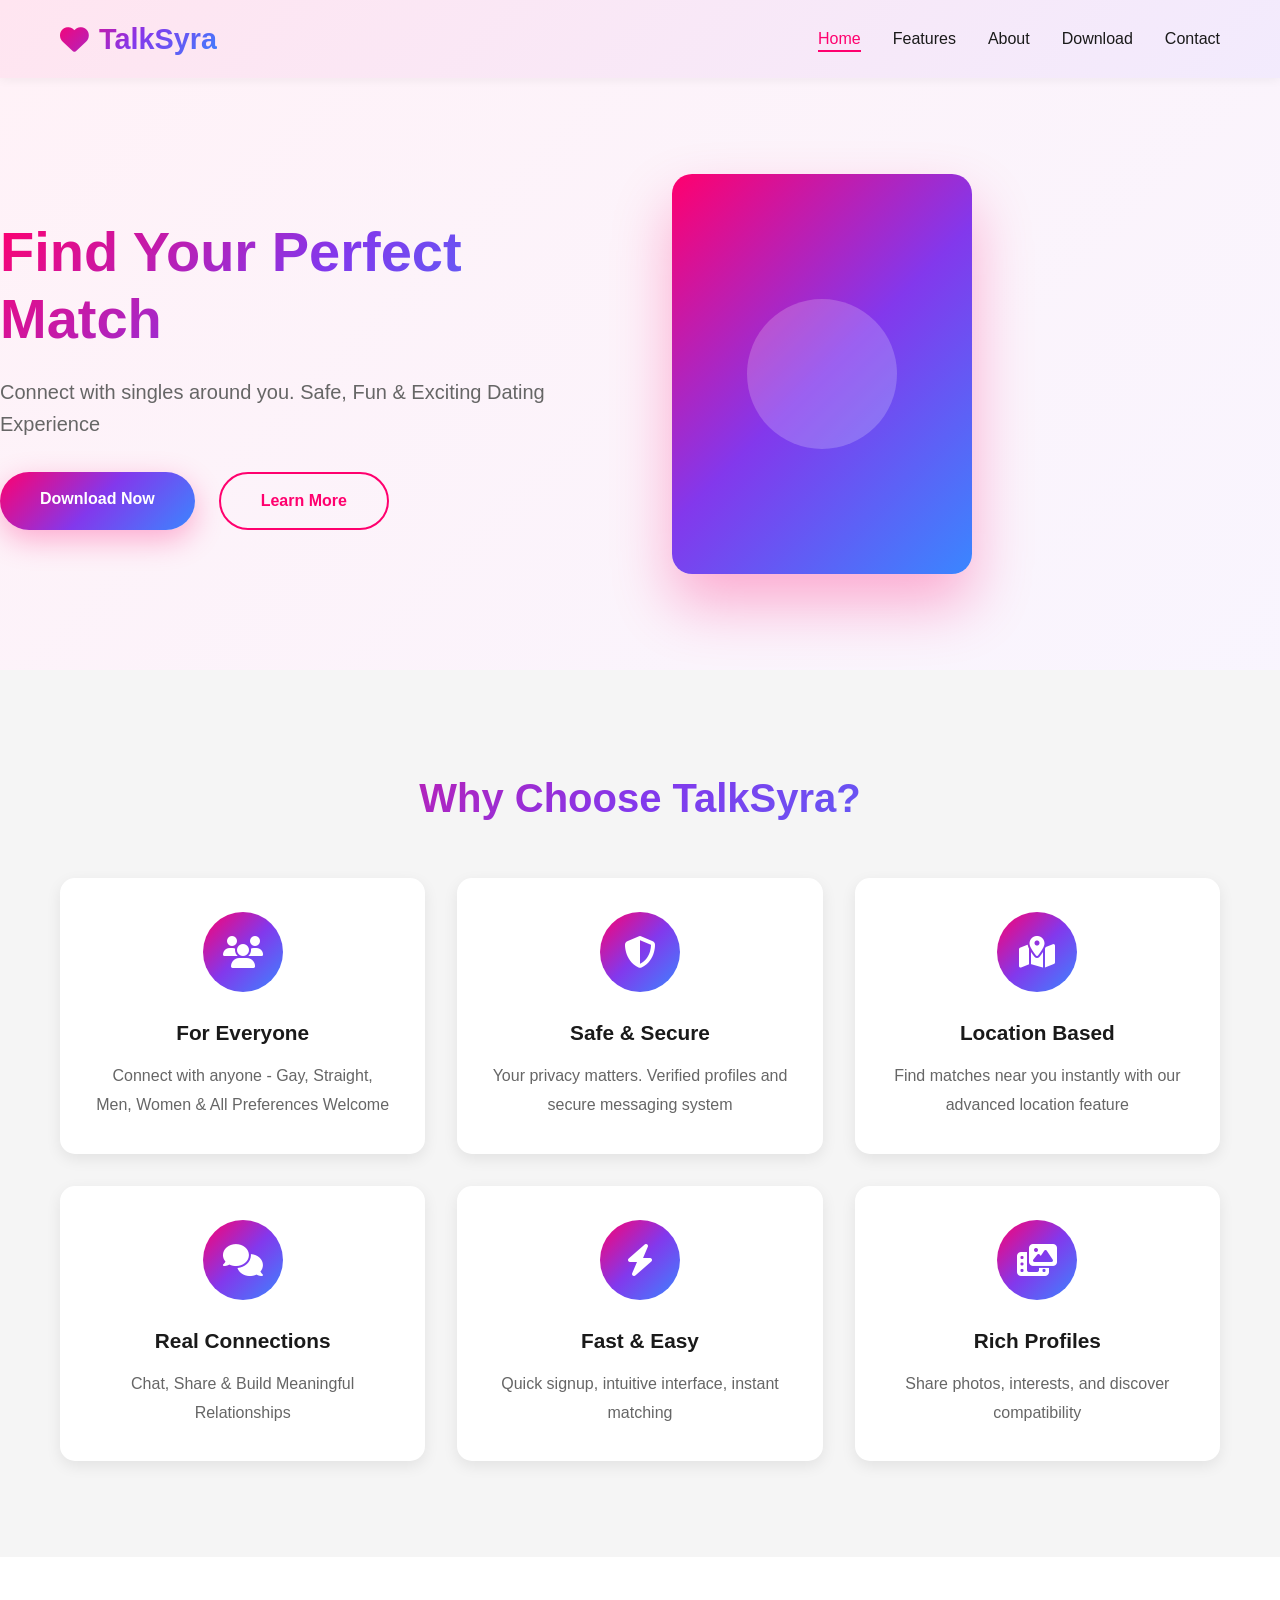
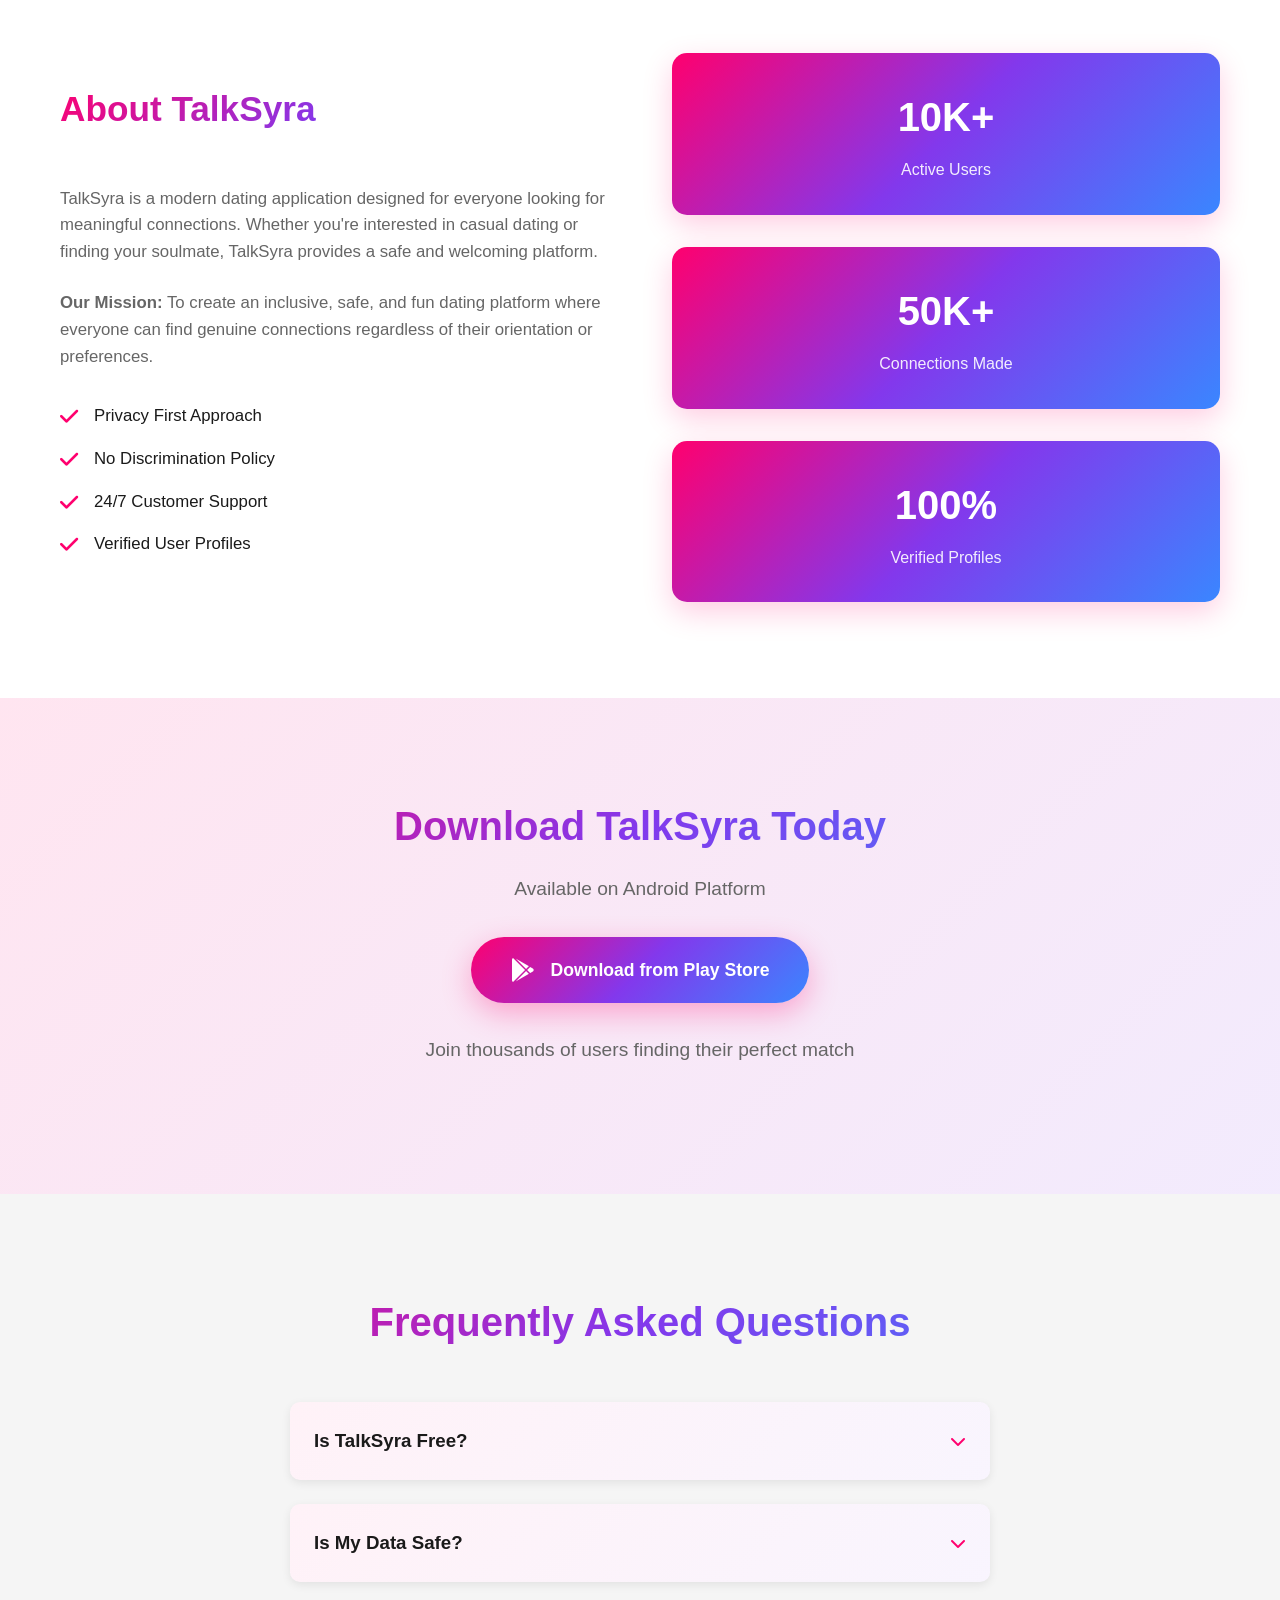
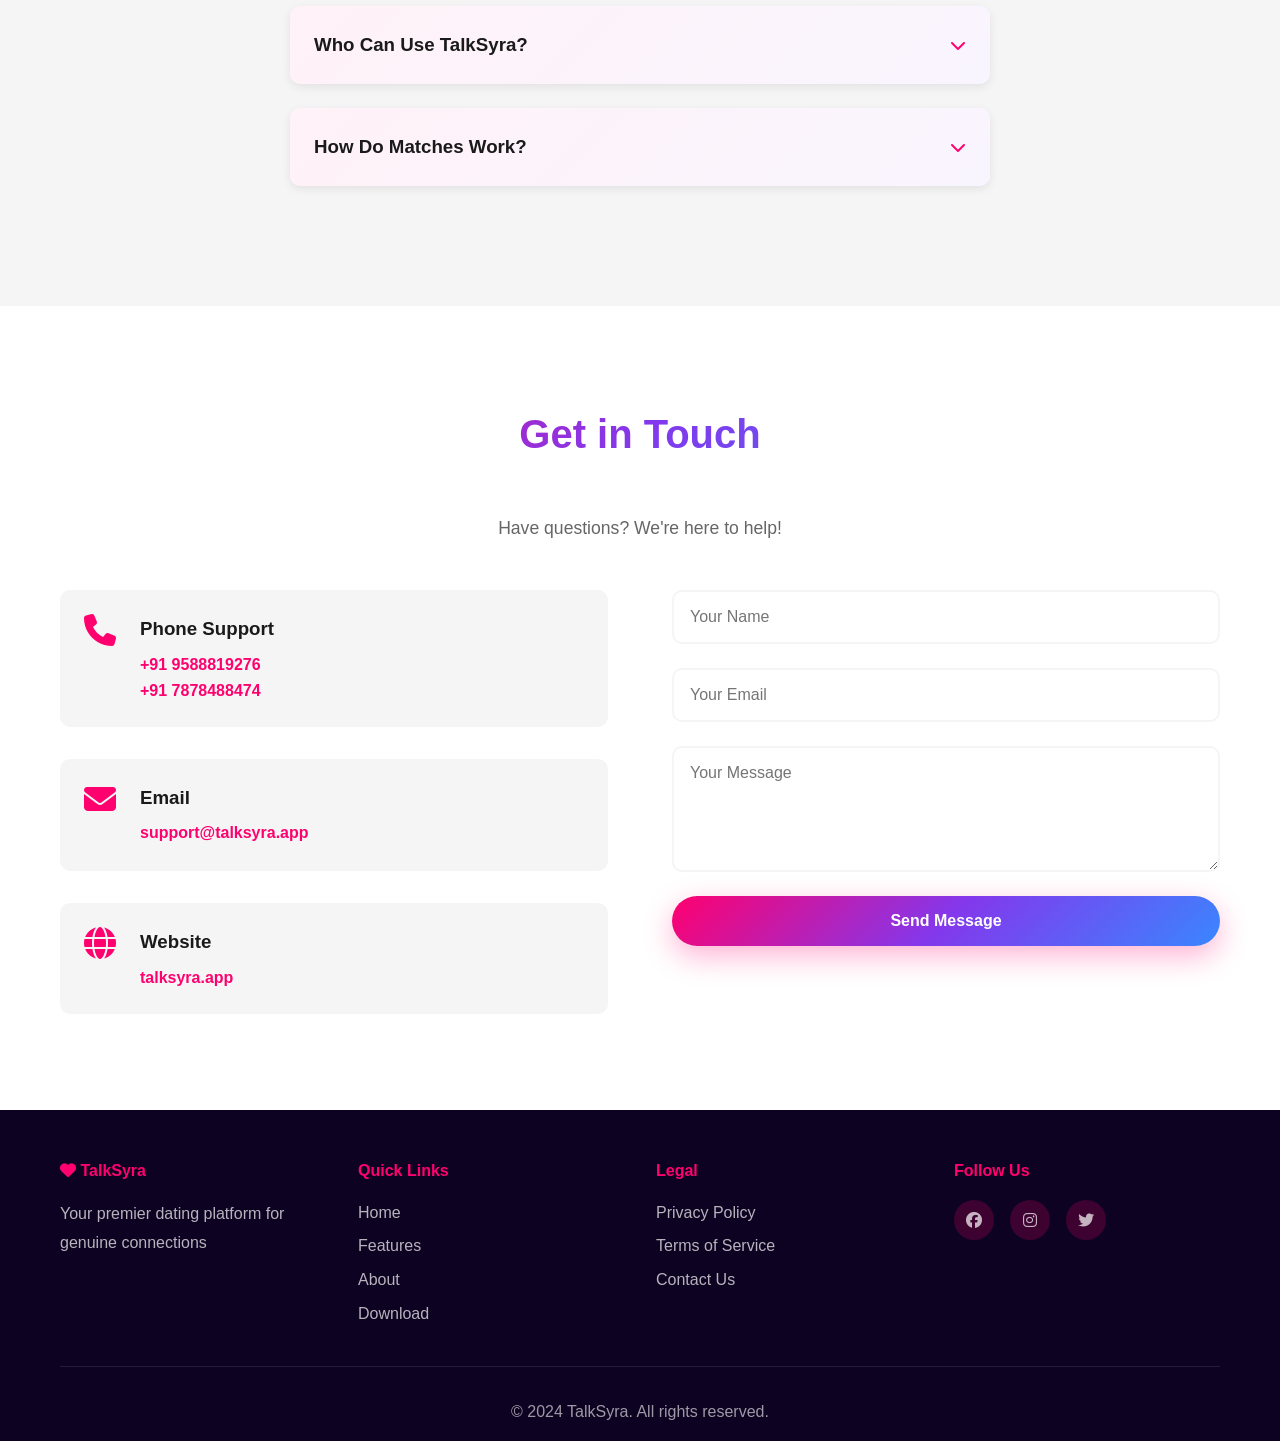
==== index.html @ a370ac68 "Update TalkSyra website files" ====
<!DOCTYPE html>
<html lang="en">
<head>
    <meta charset="UTF-8">
    <meta name="viewport" content="width=device-width, initial-scale=1.0">
    <meta name="description" content="TalkSyra - A Modern Dating App for Everyone. Connect with singles around you.">
    <meta name="keywords" content="dating app, social app, meet people">
    <title>TalkSyra - Find Your Perfect Match</title>
    <link rel="stylesheet" href="styles.css">
    <link rel="stylesheet" href="https://cdnjs.cloudflare.com/ajax/libs/font-awesome/6.4.0/css/all.min.css">
</head>
<body>
    <!-- Navigation -->
    <nav class="navbar">
        <div class="container">
            <div class="nav-logo">
                <i class="fas fa-heart"></i> TalkSyra
            </div>
            <ul class="nav-menu">
                <li><a href="#home">Home</a></li>
                <li><a href="#features">Features</a></li>
                <li><a href="#about">About</a></li>
                <li><a href="#download">Download</a></li>
                <li><a href="#contact">Contact</a></li>
            </ul>
            <div class="hamburger">
                <span></span>
                <span></span>
                <span></span>
            </div>
        </div>
    </nav>

    <!-- Hero Section -->
    <section id="home" class="hero">
        <div class="hero-content">
            <h1>Find Your Perfect Match</h1>
            <p>Connect with singles around you. Safe, Fun & Exciting Dating Experience</p>
            <div class="hero-buttons">
                <a href="#download" class="btn btn-primary">Download Now</a>
                <a href="#features" class="btn btn-secondary">Learn More</a>
            </div>
        </div>
        <div class="hero-image">
            <div class="floating-card">
                <div class="card-circle"></div>
            </div>
        </div>
    </section>

    <!-- Features Section -->
    <section id="features" class="features">
        <div class="container">
            <h2>Why Choose TalkSyra?</h2>
            <div class="features-grid">
                <div class="feature-card">
                    <div class="feature-icon">
                        <i class="fas fa-users"></i>
                    </div>
                    <h3>For Everyone</h3>
                    <p>Connect with anyone - Gay, Straight, Men, Women & All Preferences Welcome</p>
                </div>
                <div class="feature-card">
                    <div class="feature-icon">
                        <i class="fas fa-shield-alt"></i>
                    </div>
                    <h3>Safe & Secure</h3>
                    <p>Your privacy matters. Verified profiles and secure messaging system</p>
                </div>
                <div class="feature-card">
                    <div class="feature-icon">
                        <i class="fas fa-map-location-dot"></i>
                    </div>
                    <h3>Location Based</h3>
                    <p>Find matches near you instantly with our advanced location feature</p>
                </div>
                <div class="feature-card">
                    <div class="feature-icon">
                        <i class="fas fa-comments"></i>
                    </div>
                    <h3>Real Connections</h3>
                    <p>Chat, Share & Build Meaningful Relationships</p>
                </div>
                <div class="feature-card">
                    <div class="feature-icon">
                        <i class="fas fa-zap"></i>
                    </div>
                    <h3>Fast & Easy</h3>
                    <p>Quick signup, intuitive interface, instant matching</p>
                </div>
                <div class="feature-card">
                    <div class="feature-icon">
                        <i class="fas fa-photo-film"></i>
                    </div>
                    <h3>Rich Profiles</h3>
                    <p>Share photos, interests, and discover compatibility</p>
                </div>
            </div>
        </div>
    </section>

    <!-- About Section -->
    <section id="about" class="about">
        <div class="container">
            <div class="about-content">
                <div class="about-text">
                    <h2>About TalkSyra</h2>
                    <p>TalkSyra is a modern dating application designed for everyone looking for meaningful connections. Whether you're interested in casual dating or finding your soulmate, TalkSyra provides a safe and welcoming platform.</p>
                    <p><strong>Our Mission:</strong> To create an inclusive, safe, and fun dating platform where everyone can find genuine connections regardless of their orientation or preferences.</p>
                    <ul class="about-list">
                        <li><i class="fas fa-check"></i> Privacy First Approach</li>
                        <li><i class="fas fa-check"></i> No Discrimination Policy</li>
                        <li><i class="fas fa-check"></i> 24/7 Customer Support</li>
                        <li><i class="fas fa-check"></i> Verified User Profiles</li>
                    </ul>
                </div>
                <div class="about-stats">
                    <div class="stat">
                        <h3>10K+</h3>
                        <p>Active Users</p>
                    </div>
                    <div class="stat">
                        <h3>50K+</h3>
                        <p>Connections Made</p>
                    </div>
                    <div class="stat">
                        <h3>100%</h3>
                        <p>Verified Profiles</p>
                    </div>
                </div>
            </div>
        </div>
    </section>

    <!-- Download Section -->
    <section id="download" class="download">
        <div class="container">
            <h2>Download TalkSyra Today</h2>
            <p>Available on Android Platform</p>
            <div class="download-buttons">
                <a href="https://play.google.com/store/apps/details?id=com.talksyra.app" target="_blank" class="download-btn">
                    <i class="fab fa-google-play"></i>
                    Download from Play Store
                </a>
            </div>
            <p class="download-subtitle">Join thousands of users finding their perfect match</p>
        </div>
    </section>

    <!-- FAQ Section -->
    <section id="faq" class="faq">
        <div class="container">
            <h2>Frequently Asked Questions</h2>
            <div class="faq-container">
                <div class="faq-item">
                    <div class="faq-question">
                        <h3>Is TalkSyra Free?</h3>
                        <i class="fas fa-chevron-down"></i>
                    </div>
                    <div class="faq-answer">
                        <p>Yes! TalkSyra is completely free to download and use. You can create a profile, browse matches, and start chatting without any cost.</p>
                    </div>
                </div>
                <div class="faq-item">
                    <div class="faq-question">
                        <h3>Is My Data Safe?</h3>
                        <i class="fas fa-chevron-down"></i>
                    </div>
                    <div class="faq-answer">
                        <p>Absolutely. We use encrypted messaging and strict privacy protocols to ensure your data is completely safe and secure.</p>
                    </div>
                </div>
                <div class="faq-item">
                    <div class="faq-question">
                        <h3>Who Can Use TalkSyra?</h3>
                        <i class="fas fa-chevron-down"></i>
                    </div>
                    <div class="faq-answer">
                        <p>TalkSyra welcomes everyone 18+. Straight, Gay, Bi, Lesbian - all preferences and orientations are welcome and respected.</p>
                    </div>
                </div>
                <div class="faq-item">
                    <div class="faq-question">
                        <h3>How Do Matches Work?</h3>
                        <i class="fas fa-chevron-down"></i>
                    </div>
                    <div class="faq-answer">
                        <p>Our advanced algorithm matches you with compatible users based on location, interests, and preferences. You can also search manually.</p>
                    </div>
                </div>
            </div>
        </div>
    </section>

    <!-- Contact Section -->
    <section id="contact" class="contact">
        <div class="container">
            <h2>Get in Touch</h2>
            <p>Have questions? We're here to help!</p>
            <div class="contact-content">
                <div class="contact-info">
                    <div class="contact-item">
                        <i class="fas fa-phone"></i>
                        <div>
                            <h3>Phone Support</h3>
                            <p><a href="tel:+919588819276">+91 9588819276</a></p>
                            <p><a href="tel:+917878488474">+91 7878488474</a></p>
                        </div>
                    </div>
                    <div class="contact-item">
                        <i class="fas fa-envelope"></i>
                        <div>
                            <h3>Email</h3>
                            <p><a href="mailto:support@talksyra.app">support@talksyra.app</a></p>
                        </div>
                    </div>
                    <div class="contact-item">
                        <i class="fas fa-globe"></i>
                        <div>
                            <h3>Website</h3>
                            <p><a href="https://talksyra.app">talksyra.app</a></p>
                        </div>
                    </div>
                </div>
                <form class="contact-form">
                    <input type="text" placeholder="Your Name" required>
                    <input type="email" placeholder="Your Email" required>
                    <textarea placeholder="Your Message" rows="5" required></textarea>
                    <button type="submit" class="btn btn-primary">Send Message</button>
                </form>
            </div>
        </div>
    </section>

    <!-- Footer -->
    <footer class="footer">
        <div class="container">
            <div class="footer-content">
                <div class="footer-section">
                    <h4><i class="fas fa-heart"></i> TalkSyra</h4>
                    <p>Your premier dating platform for genuine connections</p>
                </div>
                <div class="footer-section">
                    <h4>Quick Links</h4>
                    <ul>
                        <li><a href="#home">Home</a></li>
                        <li><a href="#features">Features</a></li>
                        <li><a href="#about">About</a></li>
                        <li><a href="#download">Download</a></li>
                    </ul>
                </div>
                <div class="footer-section">
                    <h4>Legal</h4>
                    <ul>
                        <li><a href="#privacy">Privacy Policy</a></li>
                        <li><a href="#terms">Terms of Service</a></li>
                        <li><a href="#contact">Contact Us</a></li>
                    </ul>
                </div>
                <div class="footer-section">
                    <h4>Follow Us</h4>
                    <div class="social-links">
                        <a href="#"><i class="fab fa-facebook"></i></a>
                        <a href="#"><i class="fab fa-instagram"></i></a>
                        <a href="#"><i class="fab fa-twitter"></i></a>
                    </div>
                </div>
            </div>
            <div class="footer-bottom">
                <p>&copy; 2024 TalkSyra. All rights reserved.</p>
            </div>
        </div>
    </footer>

    <script src="script.js"></script>
</body>
</html>
---- styles.css ----
* {
    margin: 0;
    padding: 0;
    box-sizing: border-box;
}

:root {
    --primary-color: #ff006e;
    --secondary-color: #8338ec;
    --accent-color: #3a86ff;
    --dark-bg: #0d0221;
    --light-bg: #f5f5f5;
    --text-dark: #1a1a1a;
    --text-light: #666;
    --gradient: linear-gradient(135deg, #ff006e, #8338ec, #3a86ff);
}

html {
    scroll-behavior: smooth;
}

body {
    font-family: 'Segoe UI', Tahoma, Geneva, Verdana, sans-serif;
    line-height: 1.6;
    color: var(--text-dark);
    background-color: #fff;
}

.container {
    max-width: 1200px;
    margin: 0 auto;
    padding: 0 20px;
}

/* Navbar */
.navbar {
    background: linear-gradient(135deg, rgba(255, 0, 110, 0.1), rgba(131, 56, 236, 0.1));
    backdrop-filter: blur(10px);
    padding: 1rem 0;
    position: sticky;
    top: 0;
    z-index: 1000;
    box-shadow: 0 2px 10px rgba(0, 0, 0, 0.05);
}

.navbar .container {
    display: flex;
    justify-content: space-between;
    align-items: center;
}

.nav-logo {
    font-size: 1.8rem;
    font-weight: bold;
    background: var(--gradient);
    -webkit-background-clip: text;
    -webkit-text-fill-color: transparent;
    background-clip: text;
    display: flex;
    align-items: center;
    gap: 10px;
}

.nav-logo i {
    color: var(--primary-color);
}

.nav-menu {
    display: flex;
    list-style: none;
    gap: 2rem;
}

.nav-menu a {
    text-decoration: none;
    color: var(--text-dark);
    font-weight: 500;
    transition: all 0.3s ease;
    position: relative;
}

.nav-menu a:hover {
    color: var(--primary-color);
}

.nav-menu a::after {
    content: '';
    position: absolute;
    bottom: -5px;
    left: 0;
    width: 0;
    height: 2px;
    background: var(--primary-color);
    transition: width 0.3s ease;
}

.nav-menu a:hover::after {
    width: 100%;
}

.hamburger {
    display: none;
    flex-direction: column;
    cursor: pointer;
}

.hamburger span {
    width: 25px;
    height: 3px;
    background: var(--text-dark);
    margin: 5px 0;
    border-radius: 3px;
    transition: 0.3s;
}

/* Hero Section */
.hero {
    display: grid;
    grid-template-columns: 1fr 1fr;
    align-items: center;
    gap: 4rem;
    padding: 6rem 0;
    background: linear-gradient(135deg, rgba(255, 0, 110, 0.05), rgba(131, 56, 236, 0.05));
}

.hero-content h1 {
    font-size: 3.5rem;
    line-height: 1.2;
    margin-bottom: 1.5rem;
    background: var(--gradient);
    -webkit-background-clip: text;
    -webkit-text-fill-color: transparent;
    background-clip: text;
}

.hero-content p {
    font-size: 1.25rem;
    color: var(--text-light);
    margin-bottom: 2rem;
}

.hero-buttons {
    display: flex;
    gap: 1.5rem;
    flex-wrap: wrap;
}

.btn {
    padding: 0.9rem 2.5rem;
    border-radius: 50px;
    font-weight: 600;
    text-decoration: none;
    transition: all 0.3s ease;
    border: none;
    cursor: pointer;
    font-size: 1rem;
    display: inline-block;
}

.btn-primary {
    background: var(--gradient);
    color: white;
    box-shadow: 0 10px 30px rgba(255, 0, 110, 0.3);
}

.btn-primary:hover {
    transform: translateY(-3px);
    box-shadow: 0 15px 40px rgba(255, 0, 110, 0.4);
}

.btn-secondary {
    background: transparent;
    color: var(--primary-color);
    border: 2px solid var(--primary-color);
}

.btn-secondary:hover {
    background: var(--primary-color);
    color: white;
}

.hero-image {
    perspective: 1000px;
}

.floating-card {
    width: 300px;
    height: 400px;
    background: var(--gradient);
    border-radius: 20px;
    box-shadow: 0 30px 60px rgba(255, 0, 110, 0.3);
    animation: float 3s ease-in-out infinite;
    position: relative;
}

.card-circle {
    position: absolute;
    width: 150px;
    height: 150px;
    background: rgba(255, 255, 255, 0.2);
    border-radius: 50%;
    top: 50%;
    left: 50%;
    transform: translate(-50%, -50%);
}

@keyframes float {
    0%, 100% { transform: translateY(0px); }
    50% { transform: translateY(-20px); }
}

/* Features Section */
.features {
    padding: 6rem 0;
    background: var(--light-bg);
}

.features h2,
.about h2,
.download h2,
.faq h2,
.contact h2 {
    font-size: 2.5rem;
    margin-bottom: 3rem;
    text-align: center;
    background: var(--gradient);
    -webkit-background-clip: text;
    -webkit-text-fill-color: transparent;
    background-clip: text;
}

.features-grid {
    display: grid;
    grid-template-columns: repeat(auto-fit, minmax(300px, 1fr));
    gap: 2rem;
}

.feature-card {
    background: white;
    padding: 2rem;
    border-radius: 15px;
    text-align: center;
    transition: all 0.3s ease;
    box-shadow: 0 5px 15px rgba(0, 0, 0, 0.08);
    border: 2px solid transparent;
}

.feature-card:hover {
    transform: translateY(-10px);
    box-shadow: 0 15px 40px rgba(255, 0, 110, 0.2);
    border-color: var(--primary-color);
}

.feature-icon {
    width: 80px;
    height: 80px;
    background: var(--gradient);
    border-radius: 50%;
    display: flex;
    align-items: center;
    justify-content: center;
    margin: 0 auto 1.5rem;
    font-size: 2rem;
    color: white;
}

.feature-card h3 {
    font-size: 1.3rem;
    margin-bottom: 0.8rem;
    color: var(--text-dark);
}

.feature-card p {
    color: var(--text-light);
    line-height: 1.8;
}

/* About Section */
.about {
    padding: 6rem 0;
}

.about-content {
    display: grid;
    grid-template-columns: 1fr 1fr;
    gap: 4rem;
    align-items: center;
}

.about-text h2 {
    text-align: left;
    font-size: 2.2rem;
}

.about-text p {
    color: var(--text-light);
    margin-bottom: 1.5rem;
    font-size: 1.05rem;
}

.about-list {
    list-style: none;
    margin-top: 2rem;
}

.about-list li {
    margin: 1rem 0;
    display: flex;
    align-items: center;
    gap: 1rem;
    font-size: 1.05rem;
}

.about-list i {
    color: var(--primary-color);
    font-size: 1.3rem;
}

.about-stats {
    display: grid;
    gap: 2rem;
}

.stat {
    background: var(--gradient);
    padding: 2rem;
    border-radius: 15px;
    color: white;
    text-align: center;
    box-shadow: 0 10px 30px rgba(255, 0, 110, 0.2);
}

.stat h3 {
    font-size: 2.5rem;
    margin-bottom: 0.5rem;
}

.stat p {
    font-size: 1rem;
    opacity: 0.9;
}

/* Download Section */
.download {
    padding: 6rem 0;
    background: linear-gradient(135deg, rgba(255, 0, 110, 0.1), rgba(131, 56, 236, 0.1));
    text-align: center;
}

.download h2 {
    font-size: 2.5rem;
    margin-bottom: 1rem;
}

.download p {
    font-size: 1.2rem;
    color: var(--text-light);
    margin-bottom: 2rem;
}

.download-buttons {
    display: flex;
    justify-content: center;
    gap: 2rem;
    flex-wrap: wrap;
    margin-bottom: 2rem;
}

.download-btn {
    display: inline-flex;
    align-items: center;
    gap: 1rem;
    padding: 1.2rem 2.5rem;
    background: var(--gradient);
    color: white;
    text-decoration: none;
    border-radius: 50px;
    font-weight: 600;
    font-size: 1.1rem;
    box-shadow: 0 10px 30px rgba(255, 0, 110, 0.3);
    transition: all 0.3s ease;
}

.download-btn:hover {
    transform: translateY(-3px);
    box-shadow: 0 15px 40px rgba(255, 0, 110, 0.4);
}

.download-btn i {
    font-size: 1.5rem;
}

.download-subtitle {
    font-size: 1rem;
    color: var(--text-light);
}

/* FAQ Section */
.faq {
    padding: 6rem 0;
    background: var(--light-bg);
}

.faq-container {
    max-width: 700px;
    margin: 0 auto;
}

.faq-item {
    background: white;
    margin-bottom: 1.5rem;
    border-radius: 10px;
    overflow: hidden;
    box-shadow: 0 3px 10px rgba(0, 0, 0, 0.08);
}

.faq-question {
    padding: 1.5rem;
    display: flex;
    justify-content: space-between;
    align-items: center;
    cursor: pointer;
    background: linear-gradient(135deg, rgba(255, 0, 110, 0.05), rgba(131, 56, 236, 0.05));
    transition: all 0.3s ease;
}

.faq-question:hover {
    background: linear-gradient(135deg, rgba(255, 0, 110, 0.1), rgba(131, 56, 236, 0.1));
}

.faq-question h3 {
    margin: 0;
    color: var(--text-dark);
}

.faq-question i {
    color: var(--primary-color);
    transition: transform 0.3s ease;
}

.faq-item.active .faq-question i {
    transform: rotate(180deg);
}

.faq-answer {
    padding: 0 1.5rem;
    max-height: 0;
    overflow: hidden;
    transition: all 0.3s ease;
}

.faq-item.active .faq-answer {
    padding: 1.5rem;
    max-height: 500px;
}

.faq-answer p {
    color: var(--text-light);
}

/* Contact Section */
.contact {
    padding: 6rem 0;
}

.contact > .container > p {
    text-align: center;
    color: var(--text-light);
    font-size: 1.1rem;
    margin-bottom: 3rem;
}

.contact-content {
    display: grid;
    grid-template-columns: 1fr 1fr;
    gap: 4rem;
}

.contact-info {
    display: flex;
    flex-direction: column;
    gap: 2rem;
}

.contact-item {
    display: flex;
    gap: 1.5rem;
    padding: 1.5rem;
    background: var(--light-bg);
    border-radius: 10px;
}

.contact-item i {
    font-size: 2rem;
    color: var(--primary-color);
}

.contact-item h3 {
    margin-bottom: 0.5rem;
    color: var(--text-dark);
}

.contact-item p {
    color: var(--text-light);
}

.contact-item a {
    color: var(--primary-color);
    text-decoration: none;
    font-weight: 600;
    transition: all 0.3s ease;
}

.contact-item a:hover {
    color: var(--secondary-color);
}

.contact-form {
    display: flex;
    flex-direction: column;
    gap: 1.5rem;
}

.contact-form input,
.contact-form textarea {
    padding: 1rem;
    border: 2px solid var(--light-bg);
    border-radius: 10px;
    font-family: inherit;
    font-size: 1rem;
    transition: all 0.3s ease;
}

.contact-form input:focus,
.contact-form textarea:focus {
    outline: none;
    border-color: var(--primary-color);
    box-shadow: 0 0 0 3px rgba(255, 0, 110, 0.1);
}

.contact-form button {
    padding: 1rem;
    font-size: 1rem;
}

/* Footer */
.footer {
    background: var(--dark-bg);
    color: white;
    padding: 3rem 0 1rem;
}

.footer-content {
    display: grid;
    grid-template-columns: repeat(auto-fit, minmax(250px, 1fr));
    gap: 2rem;
    margin-bottom: 2rem;
}

.footer-section h4 {
    margin-bottom: 1rem;
    color: var(--primary-color);
}

.footer-section p {
    color: rgba(255, 255, 255, 0.7);
    line-height: 1.8;
}

.footer-section ul {
    list-style: none;
}

.footer-section ul li {
    margin-bottom: 0.5rem;
}

.footer-section a {
    color: rgba(255, 255, 255, 0.7);
    text-decoration: none;
    transition: all 0.3s ease;
}

.footer-section a:hover {
    color: var(--primary-color);
}

.social-links {
    display: flex;
    gap: 1rem;
}

.social-links a {
    width: 40px;
    height: 40px;
    background: rgba(255, 0, 110, 0.2);
    border-radius: 50%;
    display: flex;
    align-items: center;
    justify-content: center;
    transition: all 0.3s ease;
}

.social-links a:hover {
    background: var(--primary-color);
    color: white;
}

.footer-bottom {
    text-align: center;
    padding-top: 2rem;
    border-top: 1px solid rgba(255, 255, 255, 0.1);
    color: rgba(255, 255, 255, 0.6);
}

/* Responsive Design */
@media (max-width: 768px) {
    .nav-menu {
        display: none;
    }

    .hamburger {
        display: flex;
    }

    .hero {
        grid-template-columns: 1fr;
        padding: 3rem 0;
    }

    .hero-content h1 {
        font-size: 2rem;
    }

    .hero-image {
        display: none;
    }

    .hero-buttons {
        flex-direction: column;
    }

    .btn {
        width: 100%;
        text-align: center;
    }

    .features h2,
    .about h2,
    .download h2,
    .faq h2,
    .contact h2 {
        font-size: 2rem;
    }

    .features-grid {
        grid-template-columns: 1fr;
    }

    .about-content {
        grid-template-columns: 1fr;
        gap: 2rem;
    }

    .about-stats {
        grid-template-columns: repeat(3, 1fr);
        gap: 1rem;
    }

    .stat {
        padding: 1.5rem;
    }

    .stat h3 {
        font-size: 1.8rem;
    }

    .contact-content {
        grid-template-columns: 1fr;
    }

    .download-buttons {
        flex-direction: column;
    }

    .download-btn {
        width: 100%;
        justify-content: center;
    }
}

@media (max-width: 480px) {
    .nav-logo {
        font-size: 1.3rem;
    }

    .hero-content h1 {
        font-size: 1.5rem;
    }

    .hero-content p {
        font-size: 1rem;
    }

    .features h2,
    .about h2,
    .download h2,
    .faq h2,
    .contact h2 {
        font-size: 1.5rem;
    }

    .about-stats {
        grid-template-columns: 1fr;
    }

    .stat {
        padding: 1rem;
    }

    .stat h3 {
        font-size: 1.5rem;
    }
}
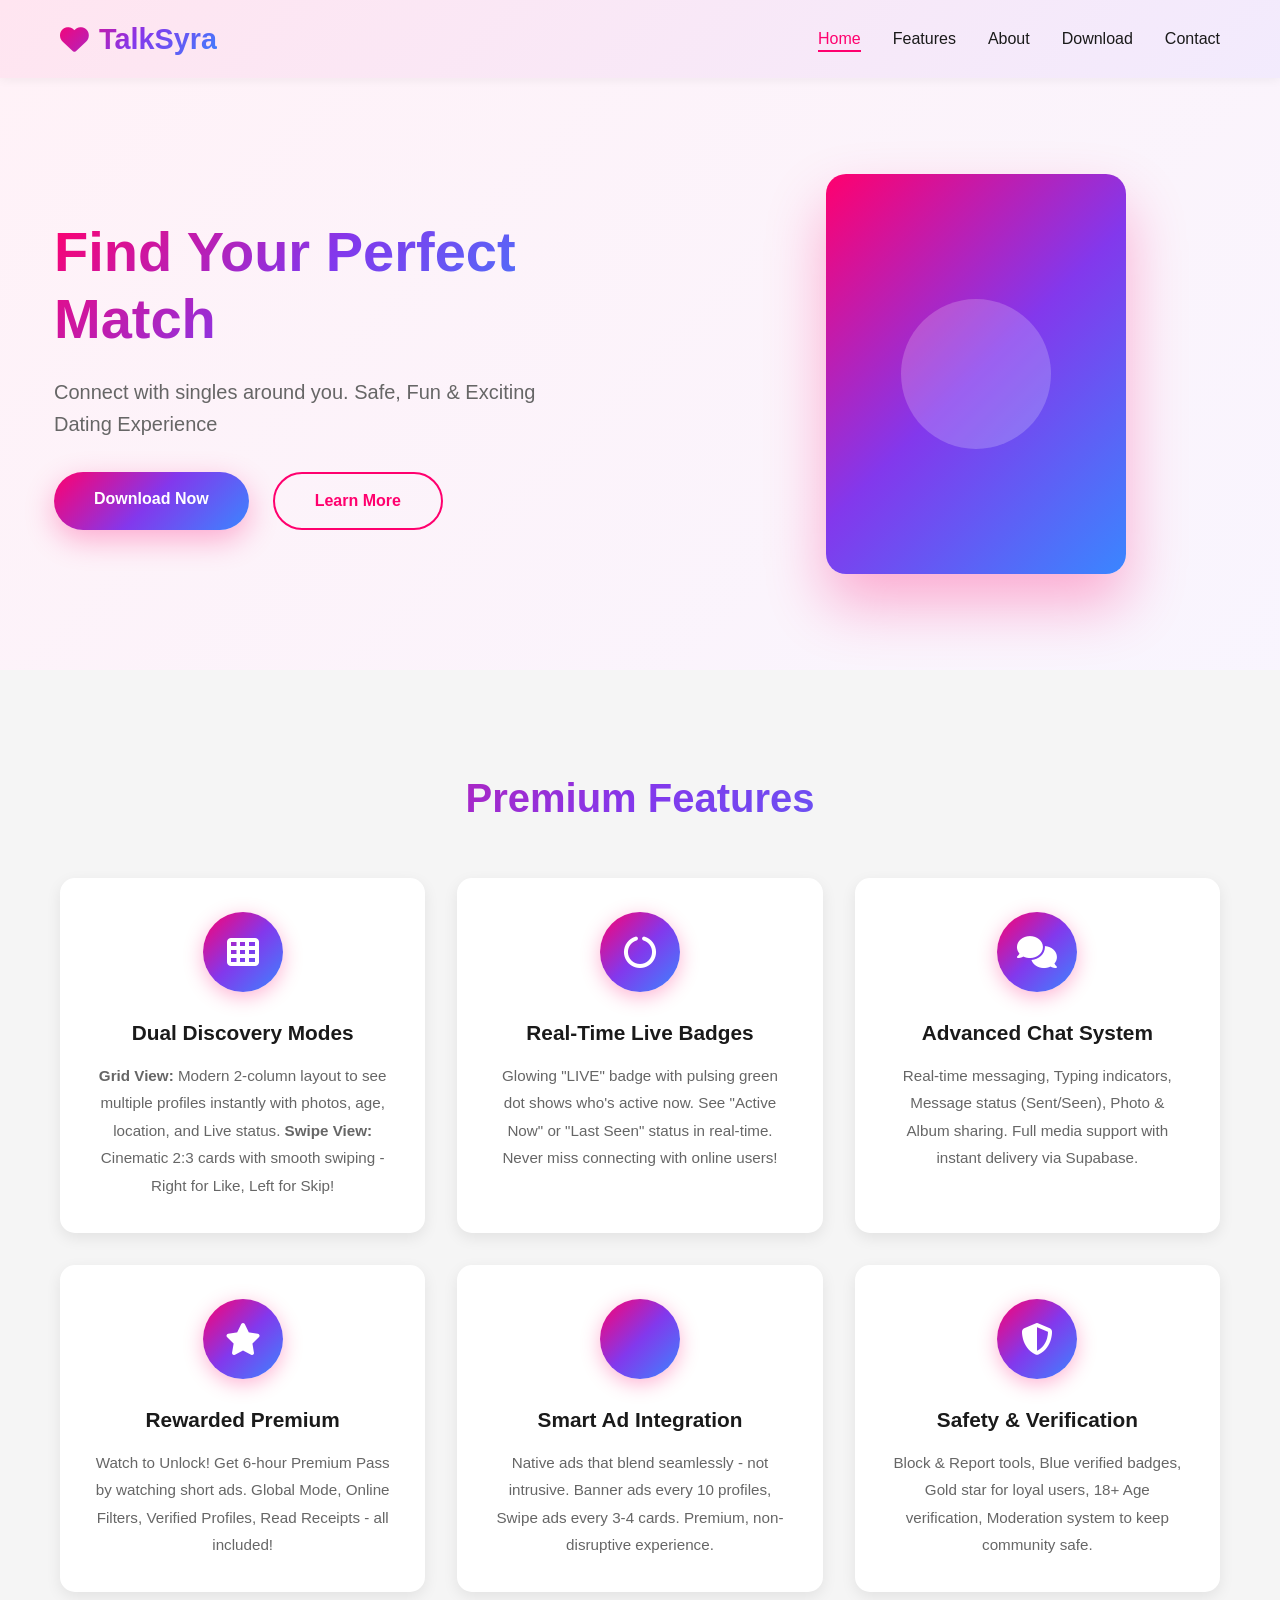
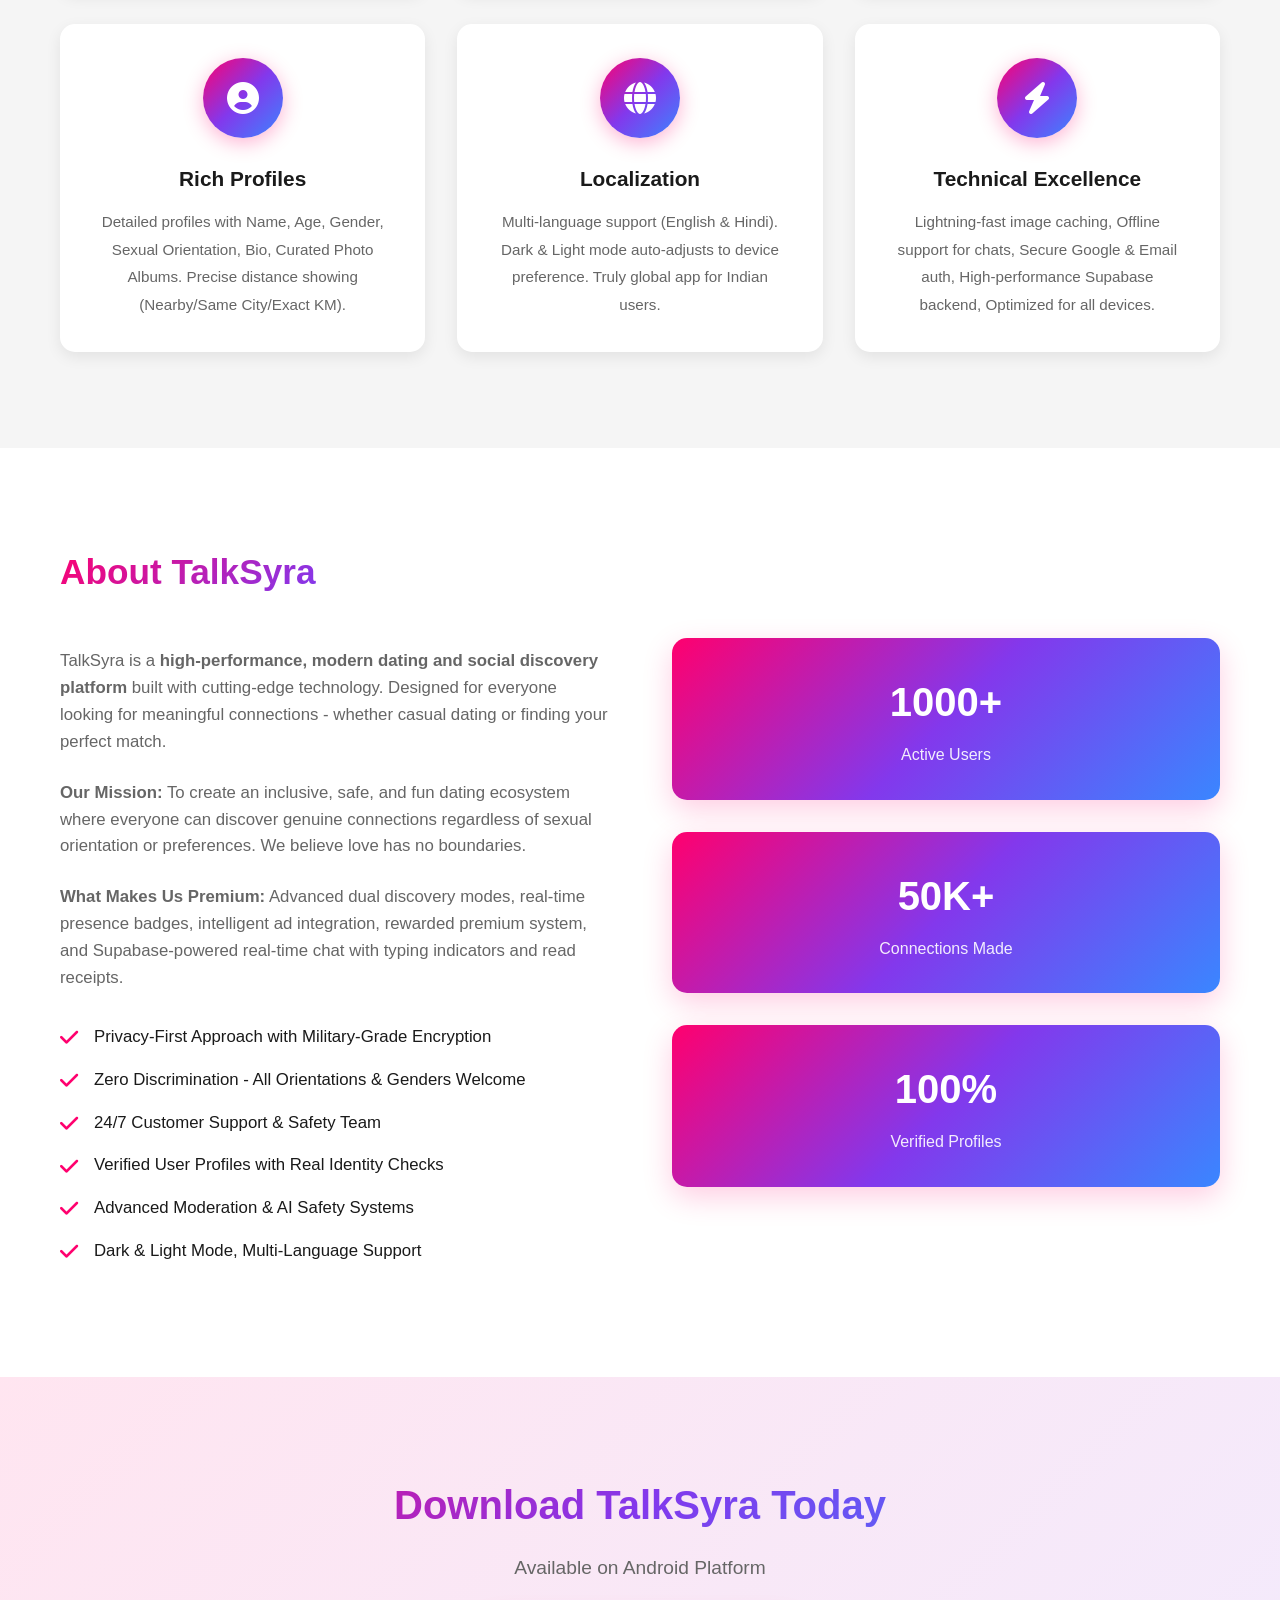
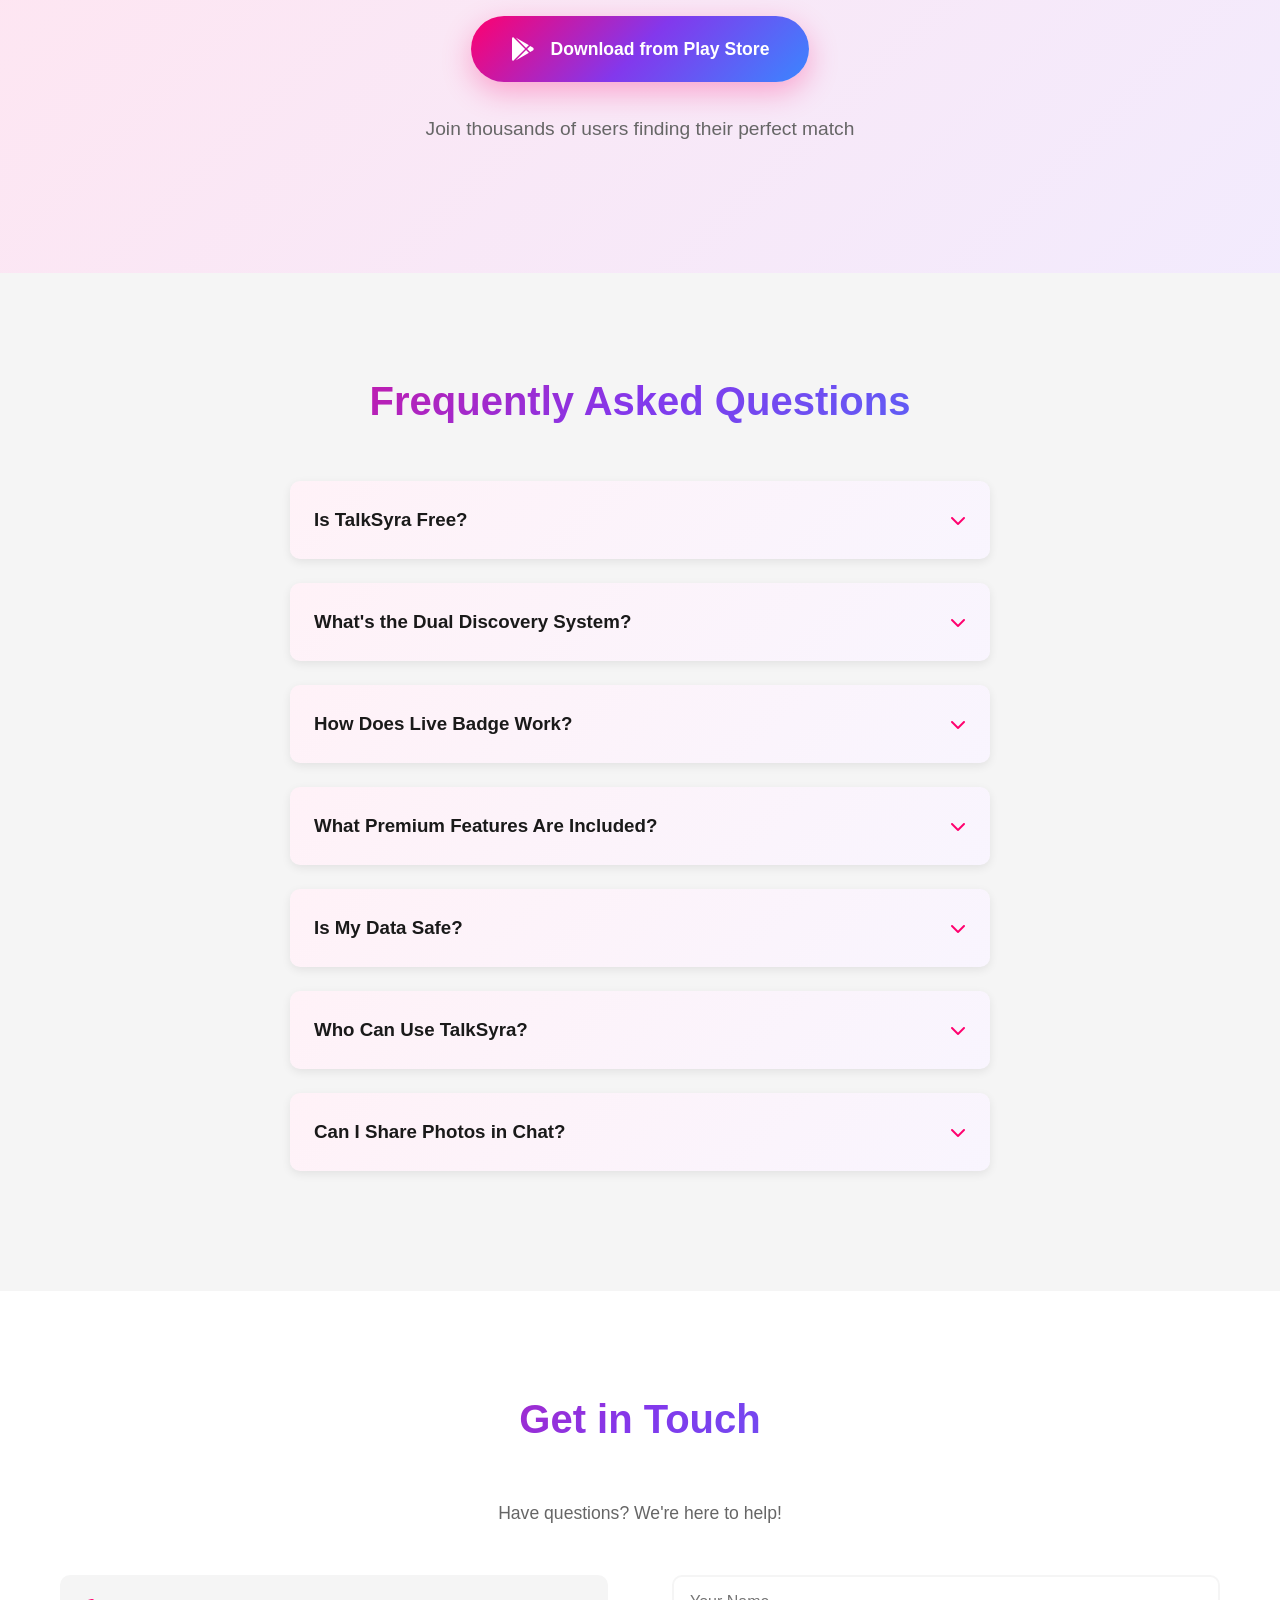
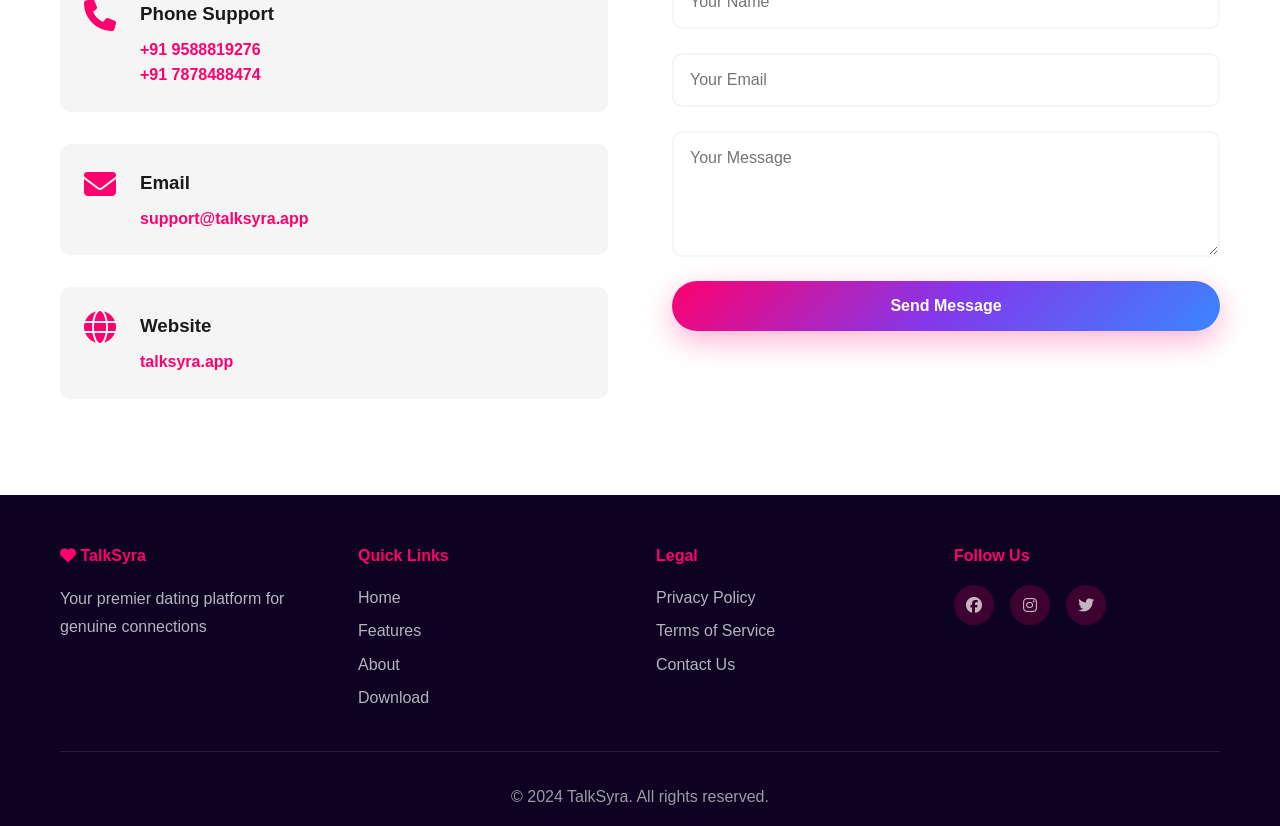
==== commit 4bde7594: "Update Privacy Policy and Terms of Service for clarity and compliance; enhance user interface styles" ====
--- a/index.html
+++ b/index.html
@@ -51,49 +51,70 @@
     <!-- Features Section -->
     <section id="features" class="features">
         <div class="container">
-            <h2>Why Choose TalkSyra?</h2>
+            <h2>Premium Features</h2>
             <div class="features-grid">
                 <div class="feature-card">
                     <div class="feature-icon">
-                        <i class="fas fa-users"></i>
-                    </div>
-                    <h3>For Everyone</h3>
-                    <p>Connect with anyone - Gay, Straight, Men, Women & All Preferences Welcome</p>
+                        <i class="fas fa-th"></i>
+                    </div>
+                    <h3>Dual Discovery Modes</h3>
+                    <p><strong>Grid View:</strong> Modern 2-column layout to see multiple profiles instantly with photos, age, location, and Live status. <strong>Swipe View:</strong> Cinematic 2:3 cards with smooth swiping - Right for Like, Left for Skip!</p>
+                </div>
+                <div class="feature-card">
+                    <div class="feature-icon">
+                        <i class="fas fa-circle-notch"></i>
+                    </div>
+                    <h3>Real-Time Live Badges</h3>
+                    <p>Glowing "LIVE" badge with pulsing green dot shows who's active now. See "Active Now" or "Last Seen" status in real-time. Never miss connecting with online users!</p>
+                </div>
+                <div class="feature-card">
+                    <div class="feature-icon">
+                        <i class="fas fa-comments"></i>
+                    </div>
+                    <h3>Advanced Chat System</h3>
+                    <p>Real-time messaging, Typing indicators, Message status (Sent/Seen), Photo & Album sharing. Full media support with instant delivery via Supabase.</p>
+                </div>
+                <div class="feature-card">
+                    <div class="feature-icon">
+                        <i class="fas fa-star"></i>
+                    </div>
+                    <h3>Rewarded Premium</h3>
+                    <p>Watch to Unlock! Get 6-hour Premium Pass by watching short ads. Global Mode, Online Filters, Verified Profiles, Read Receipts - all included!</p>
+                </div>
+                <div class="feature-card">
+                    <div class="feature-icon">
+                        <i class="fas fa-ads"></i>
+                    </div>
+                    <h3>Smart Ad Integration</h3>
+                    <p>Native ads that blend seamlessly - not intrusive. Banner ads every 10 profiles, Swipe ads every 3-4 cards. Premium, non-disruptive experience.</p>
                 </div>
                 <div class="feature-card">
                     <div class="feature-icon">
                         <i class="fas fa-shield-alt"></i>
                     </div>
-                    <h3>Safe & Secure</h3>
-                    <p>Your privacy matters. Verified profiles and secure messaging system</p>
-                </div>
-                <div class="feature-card">
-                    <div class="feature-icon">
-                        <i class="fas fa-map-location-dot"></i>
-                    </div>
-                    <h3>Location Based</h3>
-                    <p>Find matches near you instantly with our advanced location feature</p>
-                </div>
-                <div class="feature-card">
-                    <div class="feature-icon">
-                        <i class="fas fa-comments"></i>
-                    </div>
-                    <h3>Real Connections</h3>
-                    <p>Chat, Share & Build Meaningful Relationships</p>
-                </div>
-                <div class="feature-card">
-                    <div class="feature-icon">
-                        <i class="fas fa-zap"></i>
-                    </div>
-                    <h3>Fast & Easy</h3>
-                    <p>Quick signup, intuitive interface, instant matching</p>
-                </div>
-                <div class="feature-card">
-                    <div class="feature-icon">
-                        <i class="fas fa-photo-film"></i>
+                    <h3>Safety & Verification</h3>
+                    <p>Block & Report tools, Blue verified badges, Gold star for loyal users, 18+ Age verification, Moderation system to keep community safe.</p>
+                </div>
+                <div class="feature-card">
+                    <div class="feature-icon">
+                        <i class="fas fa-user-circle"></i>
                     </div>
                     <h3>Rich Profiles</h3>
-                    <p>Share photos, interests, and discover compatibility</p>
+                    <p>Detailed profiles with Name, Age, Gender, Sexual Orientation, Bio, Curated Photo Albums. Precise distance showing (Nearby/Same City/Exact KM).</p>
+                </div>
+                <div class="feature-card">
+                    <div class="feature-icon">
+                        <i class="fas fa-globe"></i>
+                    </div>
+                    <h3>Localization</h3>
+                    <p>Multi-language support (English & Hindi). Dark & Light mode auto-adjusts to device preference. Truly global app for Indian users.</p>
+                </div>
+                <div class="feature-card">
+                    <div class="feature-icon">
+                        <i class="fas fa-bolt"></i>
+                    </div>
+                    <h3>Technical Excellence</h3>
+                    <p>Lightning-fast image caching, Offline support for chats, Secure Google & Email auth, High-performance Supabase backend, Optimized for all devices.</p>
                 </div>
             </div>
         </div>
@@ -105,18 +126,30 @@
             <div class="about-content">
                 <div class="about-text">
                     <h2>About TalkSyra</h2>
-                    <p>TalkSyra is a modern dating application designed for everyone looking for meaningful connections. Whether you're interested in casual dating or finding your soulmate, TalkSyra provides a safe and welcoming platform.</p>
-                    <p><strong>Our Mission:</strong> To create an inclusive, safe, and fun dating platform where everyone can find genuine connections regardless of their orientation or preferences.</p>
+                    <p>
+                        TalkSyra is a <strong>high-performance, modern dating and social discovery platform</strong> built with cutting-edge technology. 
+                        Designed for everyone looking for meaningful connections - whether casual dating or finding your perfect match.
+                    </p>
+                    <p>
+                        <strong>Our Mission:</strong> To create an inclusive, safe, and fun dating ecosystem where everyone can discover genuine connections 
+                        regardless of sexual orientation or preferences. We believe love has no boundaries.
+                    </p>
+                    <p>
+                        <strong>What Makes Us Premium:</strong> Advanced dual discovery modes, real-time presence badges, intelligent ad integration, 
+                        rewarded premium system, and Supabase-powered real-time chat with typing indicators and read receipts.
+                    </p>
                     <ul class="about-list">
-                        <li><i class="fas fa-check"></i> Privacy First Approach</li>
-                        <li><i class="fas fa-check"></i> No Discrimination Policy</li>
-                        <li><i class="fas fa-check"></i> 24/7 Customer Support</li>
-                        <li><i class="fas fa-check"></i> Verified User Profiles</li>
+                        <li><i class="fas fa-check"></i> Privacy-First Approach with Military-Grade Encryption</li>
+                        <li><i class="fas fa-check"></i> Zero Discrimination - All Orientations & Genders Welcome</li>
+                        <li><i class="fas fa-check"></i> 24/7 Customer Support & Safety Team</li>
+                        <li><i class="fas fa-check"></i> Verified User Profiles with Real Identity Checks</li>
+                        <li><i class="fas fa-check"></i> Advanced Moderation & AI Safety Systems</li>
+                        <li><i class="fas fa-check"></i> Dark & Light Mode, Multi-Language Support</li>
                     </ul>
                 </div>
                 <div class="about-stats">
                     <div class="stat">
-                        <h3>10K+</h3>
+                        <h3>1000+</h3>
                         <p>Active Users</p>
                     </div>
                     <div class="stat">
@@ -158,7 +191,34 @@
                         <i class="fas fa-chevron-down"></i>
                     </div>
                     <div class="faq-answer">
-                        <p>Yes! TalkSyra is completely free to download and use. You can create a profile, browse matches, and start chatting without any cost.</p>
+                        <p>Yes! TalkSyra is 100% free. Watch short ads to unlock 6-hour Premium Pass with Global Mode, Online Filters, and Verified Profiles. No subscription needed!</p>
+                    </div>
+                </div>
+                <div class="faq-item">
+                    <div class="faq-question">
+                        <h3>What's the Dual Discovery System?</h3>
+                        <i class="fas fa-chevron-down"></i>
+                    </div>
+                    <div class="faq-answer">
+                        <p>TalkSyra offers two ways to discover matches: Grid View (see 2-column profiles at once) and Swipe View (Tinder-style swiping with detailed cards). Choose what works for you!</p>
+                    </div>
+                </div>
+                <div class="faq-item">
+                    <div class="faq-question">
+                        <h3>How Does Live Badge Work?</h3>
+                        <i class="fas fa-chevron-down"></i>
+                    </div>
+                    <div class="faq-answer">
+                        <p>See who's online right now with glowing "LIVE" badges and pulsing green dots. Chat list shows "Active Now" or "Last Seen 5m ago" so you know when to connect!</p>
+                    </div>
+                </div>
+                <div class="faq-item">
+                    <div class="faq-question">
+                        <h3>What Premium Features Are Included?</h3>
+                        <i class="fas fa-chevron-down"></i>
+                    </div>
+                    <div class="faq-answer">
+                        <p>Premium unlocks: Global Mode (meet worldwide), Online-Only Filter, Verified-Only Filter, Typing Indicators, Read Receipts. Get it free by watching 1-2 minute ads!</p>
                     </div>
                 </div>
                 <div class="faq-item">
@@ -167,7 +227,7 @@
                         <i class="fas fa-chevron-down"></i>
                     </div>
                     <div class="faq-answer">
-                        <p>Absolutely. We use encrypted messaging and strict privacy protocols to ensure your data is completely safe and secure.</p>
+                        <p>Absolutely! Military-grade encryption, Supabase security, verified profiles, 24/7 safety team, and block/report features keep you protected always.</p>
                     </div>
                 </div>
                 <div class="faq-item">
@@ -176,16 +236,16 @@
                         <i class="fas fa-chevron-down"></i>
                     </div>
                     <div class="faq-answer">
-                        <p>TalkSyra welcomes everyone 18+. Straight, Gay, Bi, Lesbian - all preferences and orientations are welcome and respected.</p>
-                    </div>
-                </div>
-                <div class="faq-item">
-                    <div class="faq-question">
-                        <h3>How Do Matches Work?</h3>
-                        <i class="fas fa-chevron-down"></i>
-                    </div>
-                    <div class="faq-answer">
-                        <p>Our advanced algorithm matches you with compatible users based on location, interests, and preferences. You can also search manually.</p>
+                        <p>TalkSyra is for 18+ adults. All genders and sexual orientations welcome: Straight, Gay, Bi, Lesbian, Trans - we embrace everyone!</p>
+                    </div>
+                </div>
+                <div class="faq-item">
+                    <div class="faq-question">
+                        <h3>Can I Share Photos in Chat?</h3>
+                        <i class="fas fa-chevron-down"></i>
+                    </div>
+                    <div class="faq-answer">
+                        <p>Yes! Share single photos or your entire curated album instantly. Real-time message delivery, typing indicators, and message status (Seen/Sent) included.</p>
                     </div>
                 </div>
             </div>
--- a/styles.css
+++ b/styles.css
@@ -102,6 +102,19 @@
     display: none;
     flex-direction: column;
     cursor: pointer;
+    padding: 8px 12px;
+    border-radius: 8px;
+    transition: all 0.3s ease;
+    background: transparent;
+}
+
+.hamburger:hover {
+    background: rgba(131, 56, 236, 0.1);
+}
+
+.hamburger.active {
+    background: #333;
+    border-radius: 8px;
 }
 
 .hamburger span {
@@ -110,7 +123,23 @@
     background: var(--text-dark);
     margin: 5px 0;
     border-radius: 3px;
-    transition: 0.3s;
+    transition: all 0.3s ease;
+}
+
+.hamburger.active span {
+    background: white;
+}
+
+.hamburger.active span:nth-child(1) {
+    transform: rotate(45deg) translate(10px, 10px);
+}
+
+.hamburger.active span:nth-child(2) {
+    opacity: 0;
+}
+
+.hamburger.active span:nth-child(3) {
+    transform: rotate(-45deg) translate(7px, -7px);
 }
 
 /* Hero Section */
@@ -118,9 +147,16 @@
     display: grid;
     grid-template-columns: 1fr 1fr;
     align-items: center;
+    justify-items: center;
     gap: 4rem;
     padding: 6rem 0;
     background: linear-gradient(135deg, rgba(255, 0, 110, 0.05), rgba(131, 56, 236, 0.05));
+}
+
+.hero-content {
+    width: 100%;
+    max-width: 500px;
+    text-align: left;
 }
 
 .hero-content h1 {
@@ -243,11 +279,28 @@
     transition: all 0.3s ease;
     box-shadow: 0 5px 15px rgba(0, 0, 0, 0.08);
     border: 2px solid transparent;
+    position: relative;
+    overflow: hidden;
+}
+
+.feature-card::before {
+    content: '';
+    position: absolute;
+    top: 0;
+    left: -100%;
+    width: 100%;
+    height: 100%;
+    background: linear-gradient(90deg, transparent, rgba(255, 255, 255, 0.3), transparent);
+    transition: left 0.5s ease;
+}
+
+.feature-card:hover::before {
+    left: 100%;
 }
 
 .feature-card:hover {
-    transform: translateY(-10px);
-    box-shadow: 0 15px 40px rgba(255, 0, 110, 0.2);
+    transform: translateY(-12px);
+    box-shadow: 0 20px 50px rgba(255, 0, 110, 0.25);
     border-color: var(--primary-color);
 }
 
@@ -262,17 +315,26 @@
     margin: 0 auto 1.5rem;
     font-size: 2rem;
     color: white;
+    transition: all 0.3s ease;
+    box-shadow: 0 5px 20px rgba(255, 0, 110, 0.3);
+}
+
+.feature-card:hover .feature-icon {
+    transform: scale(1.15) rotate(5deg);
+    box-shadow: 0 10px 30px rgba(255, 0, 110, 0.5);
 }
 
 .feature-card h3 {
     font-size: 1.3rem;
     margin-bottom: 0.8rem;
     color: var(--text-dark);
+    font-weight: 600;
 }
 
 .feature-card p {
     color: var(--text-light);
     line-height: 1.8;
+    font-size: 0.95rem;
 }
 
 /* About Section */
@@ -615,6 +677,10 @@
 
 /* Responsive Design */
 @media (max-width: 768px) {
+    .container {
+        padding: 0 15px;
+    }
+
     .nav-menu {
         display: none;
     }
@@ -623,83 +689,172 @@
         display: flex;
     }
 
-    .hero {
-        grid-template-columns: 1fr;
-        padding: 3rem 0;
-    }
-
-    .hero-content h1 {
-        font-size: 2rem;
-    }
-
-    .hero-image {
-        display: none;
-    }
-
-    .hero-buttons {
-        flex-direction: column;
-    }
-
-    .btn {
-        width: 100%;
-        text-align: center;
-    }
-
+    /* Center all section headings on tablet */
     .features h2,
     .about h2,
     .download h2,
     .faq h2,
     .contact h2 {
+        text-align: center;
         font-size: 2rem;
-    }
-
+        margin-bottom: 2rem;
+    }
+
+    /* Hero Section */
+    .hero {
+        grid-template-columns: 1fr;
+        padding: 3rem 0;
+        text-align: center;
+    }
+
+    .hero-content h1 {
+        font-size: 2rem;
+        text-align: center;
+    }
+
+    .hero-content p {
+        text-align: center;
+        margin: 1rem 0;
+    }
+
+    .hero-image {
+        display: none;
+    }
+
+    .hero-buttons {
+        flex-direction: column;
+        justify-content: center;
+        gap: 1rem;
+    }
+
+    .btn {
+        width: 100%;
+        text-align: center;
+    }
+
+    /* Features Section */
     .features-grid {
         grid-template-columns: 1fr;
     }
 
+    .feature-card {
+        text-align: center;
+    }
+
+    /* About Section */
     .about-content {
         grid-template-columns: 1fr;
         gap: 2rem;
+        text-align: center;
+    }
+
+    .about-text {
+        text-align: center;
+    }
+
+    .about-text h3 {
+        text-align: center;
+    }
+
+    .about-list {
+        display: flex;
+        flex-direction: column;
+        align-items: center;
     }
 
     .about-stats {
-        grid-template-columns: repeat(3, 1fr);
-        gap: 1rem;
+        grid-template-columns: repeat(2, 1fr);
+        gap: 1.5rem;
     }
 
     .stat {
         padding: 1.5rem;
+        text-align: center;
     }
 
     .stat h3 {
         font-size: 1.8rem;
     }
 
+    /* Contact Section */
+    .contact h2 {
+        text-align: center;
+    }
+
+    .contact > p {
+        text-align: center;
+    }
+
     .contact-content {
         grid-template-columns: 1fr;
     }
 
+    .contact-info {
+        text-align: center;
+    }
+
+    .contact-form {
+        text-align: center;
+    }
+
+    /* Download Section */
+    .download h2 {
+        text-align: center;
+    }
+
+    .download > p {
+        text-align: center;
+    }
+
     .download-buttons {
         flex-direction: column;
+        justify-content: center;
+        gap: 1rem;
     }
 
     .download-btn {
         width: 100%;
         justify-content: center;
     }
+
+    /* FAQ Section */
+    .faq h2 {
+        text-align: center;
+    }
+
+    .faq-item {
+        text-align: left;
+    }
 }
 
 @media (max-width: 480px) {
+    .container {
+        padding: 0 12px;
+    }
+
     .nav-logo {
         font-size: 1.3rem;
     }
 
+    /* Center all content on small mobile */
     .hero-content h1 {
         font-size: 1.5rem;
+        text-align: center;
     }
 
     .hero-content p {
         font-size: 1rem;
+        text-align: center;
+    }
+
+    .hero {
+        text-align: center;
+    }
+
+    .hero-buttons {
+        flex-direction: column;
+        justify-content: center;
+        gap: 0.8rem;
     }
 
     .features h2,
@@ -708,17 +863,127 @@
     .faq h2,
     .contact h2 {
         font-size: 1.5rem;
+        text-align: center;
+    }
+
+    .feature-card {
+        padding: 1.5rem;
+        text-align: center;
+    }
+
+    .feature-card h3 {
+        font-size: 1.1rem;
+    }
+
+    .feature-card p {
+        font-size: 0.9rem;
+    }
+
+    .feature-icon {
+        width: 60px;
+        height: 60px;
+        font-size: 1.5rem;
+    }
+
+    /* About section on small mobile */
+    .about-content {
+        text-align: center;
+    }
+
+    .about-text {
+        text-align: center;
+    }
+
+    .about-text h3 {
+        text-align: center;
+        font-size: 1.3rem;
+    }
+
+    .about-text p {
+        text-align: center;
+    }
+
+    .about-list {
+        text-align: center;
+        align-items: center;
+    }
+
+    .about-list li {
+        text-align: center;
     }
 
     .about-stats {
         grid-template-columns: 1fr;
+        gap: 1rem;
     }
 
     .stat {
         padding: 1rem;
+        text-align: center;
     }
 
     .stat h3 {
         font-size: 1.5rem;
     }
-}
+
+    .stat p {
+        font-size: 0.9rem;
+    }
+
+    /* Contact section on small mobile */
+    .contact-content {
+        text-align: center;
+    }
+
+    .contact-info {
+        text-align: center;
+    }
+
+    .contact-item {
+        text-align: center;
+    }
+
+    .contact-form input,
+    .contact-form textarea {
+        width: 100%;
+        padding: 0.8rem;
+    }
+
+    /* Download section on small mobile */
+    .download-buttons {
+        flex-direction: column;
+        gap: 0.8rem;
+    }
+
+    .download-btn {
+        width: 100%;
+        padding: 1rem;
+    }
+}
+
+/* Extra small devices (< 360px) */
+@media (max-width: 360px) {
+    .container {
+        padding: 0 10px;
+    }
+
+    .nav-logo {
+        font-size: 1.1rem;
+    }
+
+    .features h2,
+    .about h2,
+    .download h2,
+    .faq h2,
+    .contact h2 {
+        font-size: 1.3rem;
+    }
+
+    .hero-content h1 {
+        font-size: 1.3rem;
+    }
+
+    .feature-card {
+        padding: 1.2rem;
+    }
+}
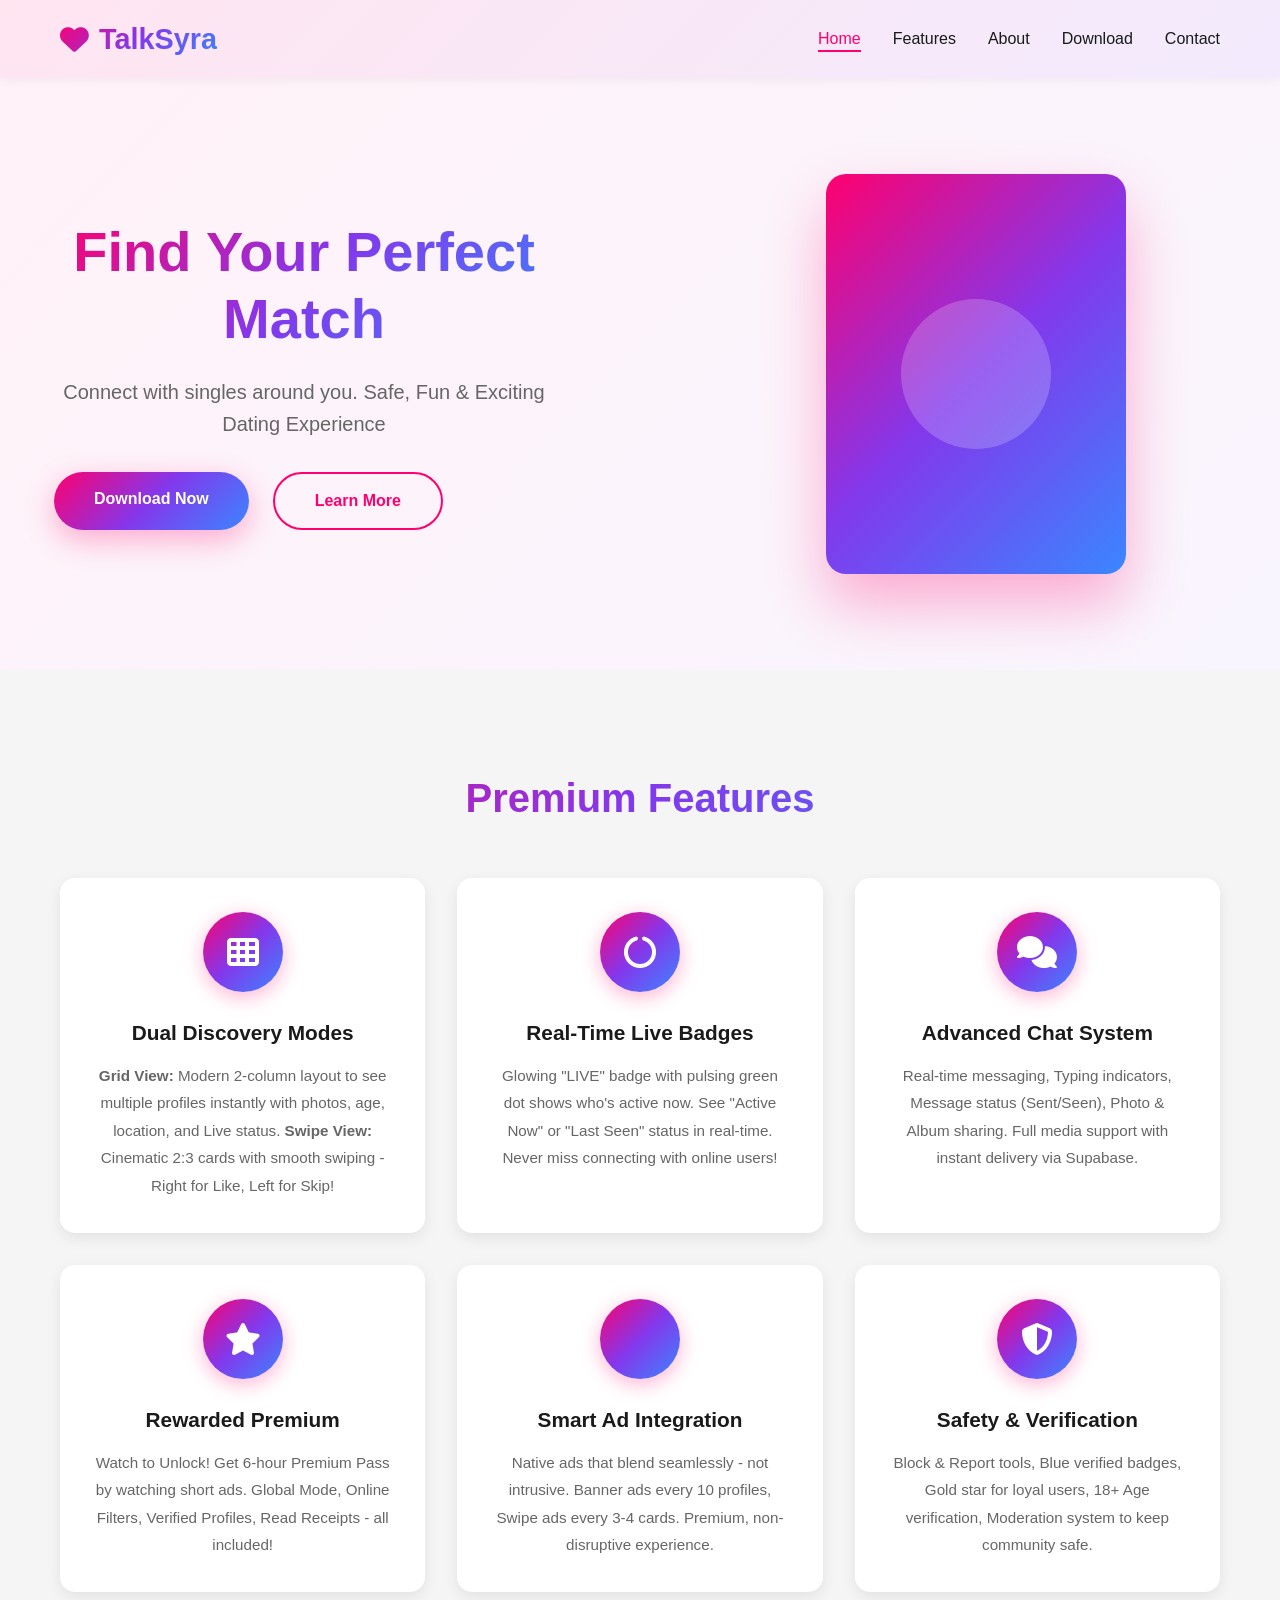
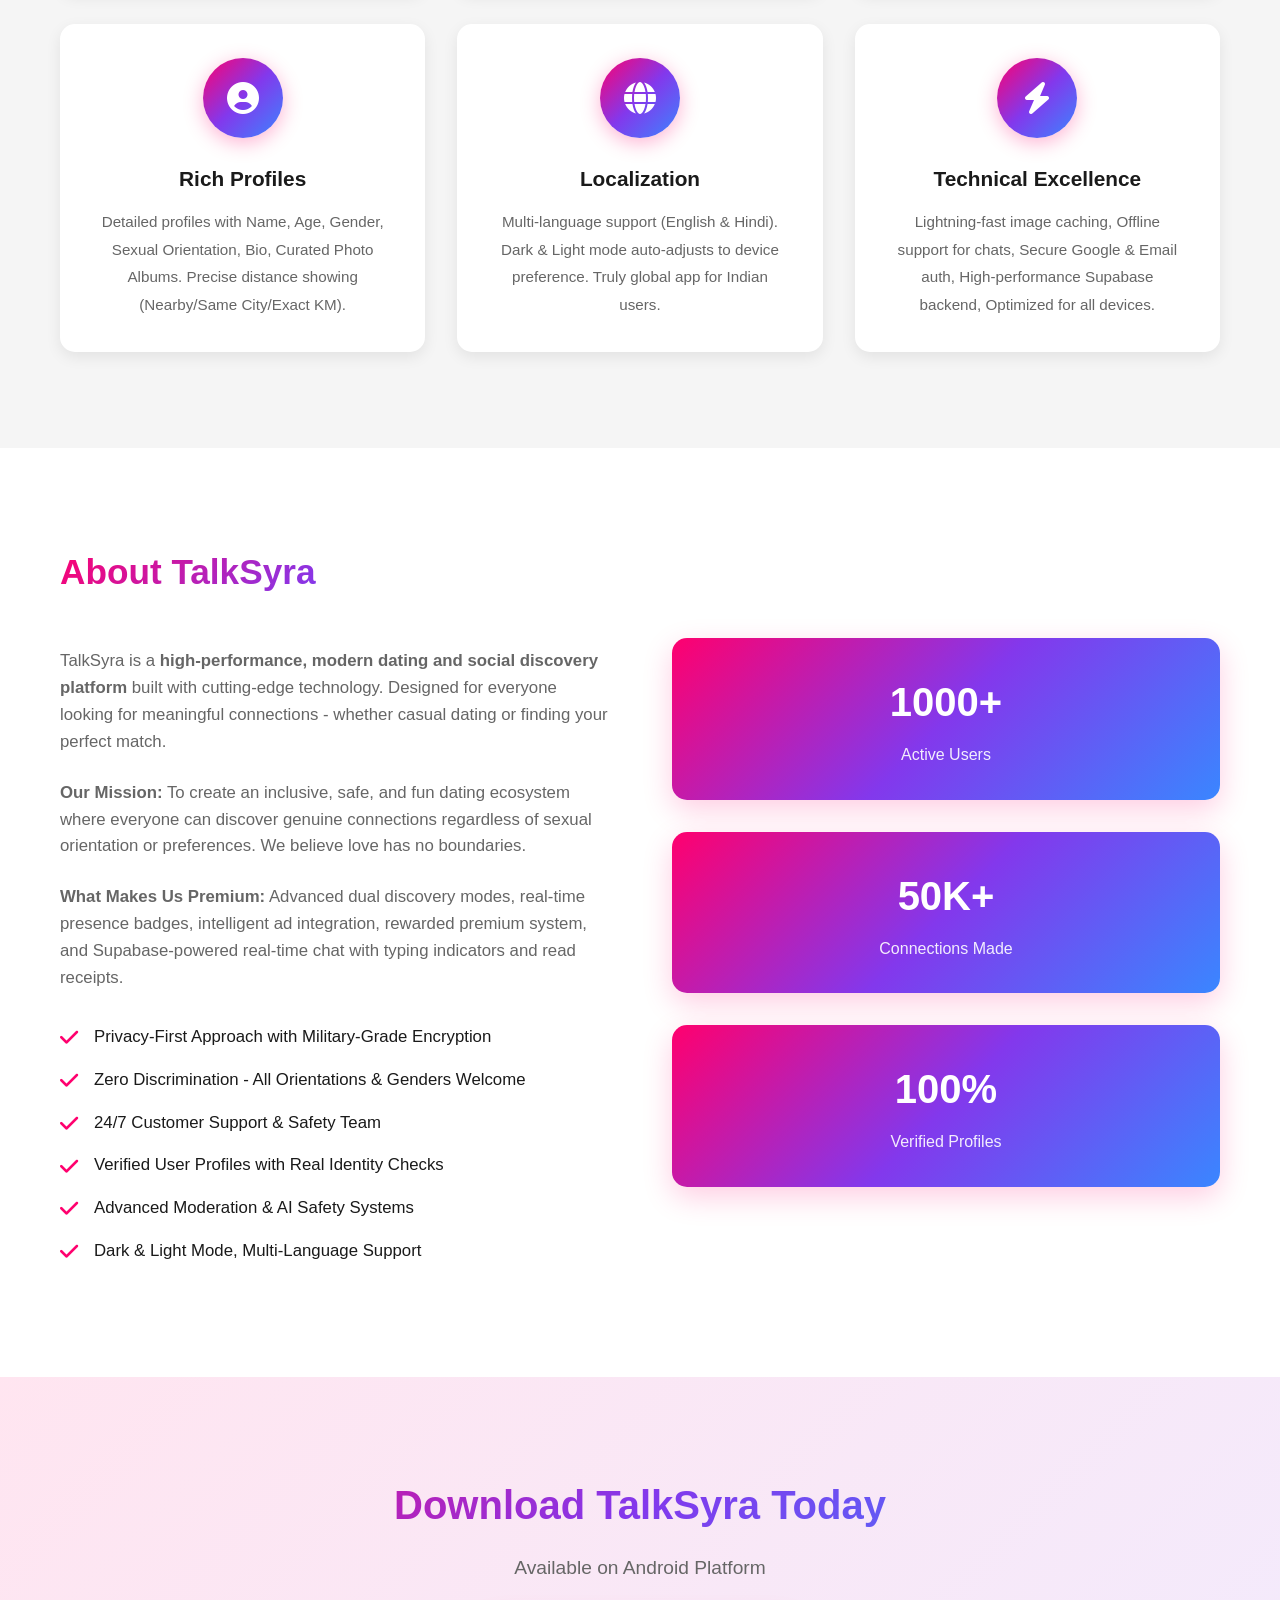
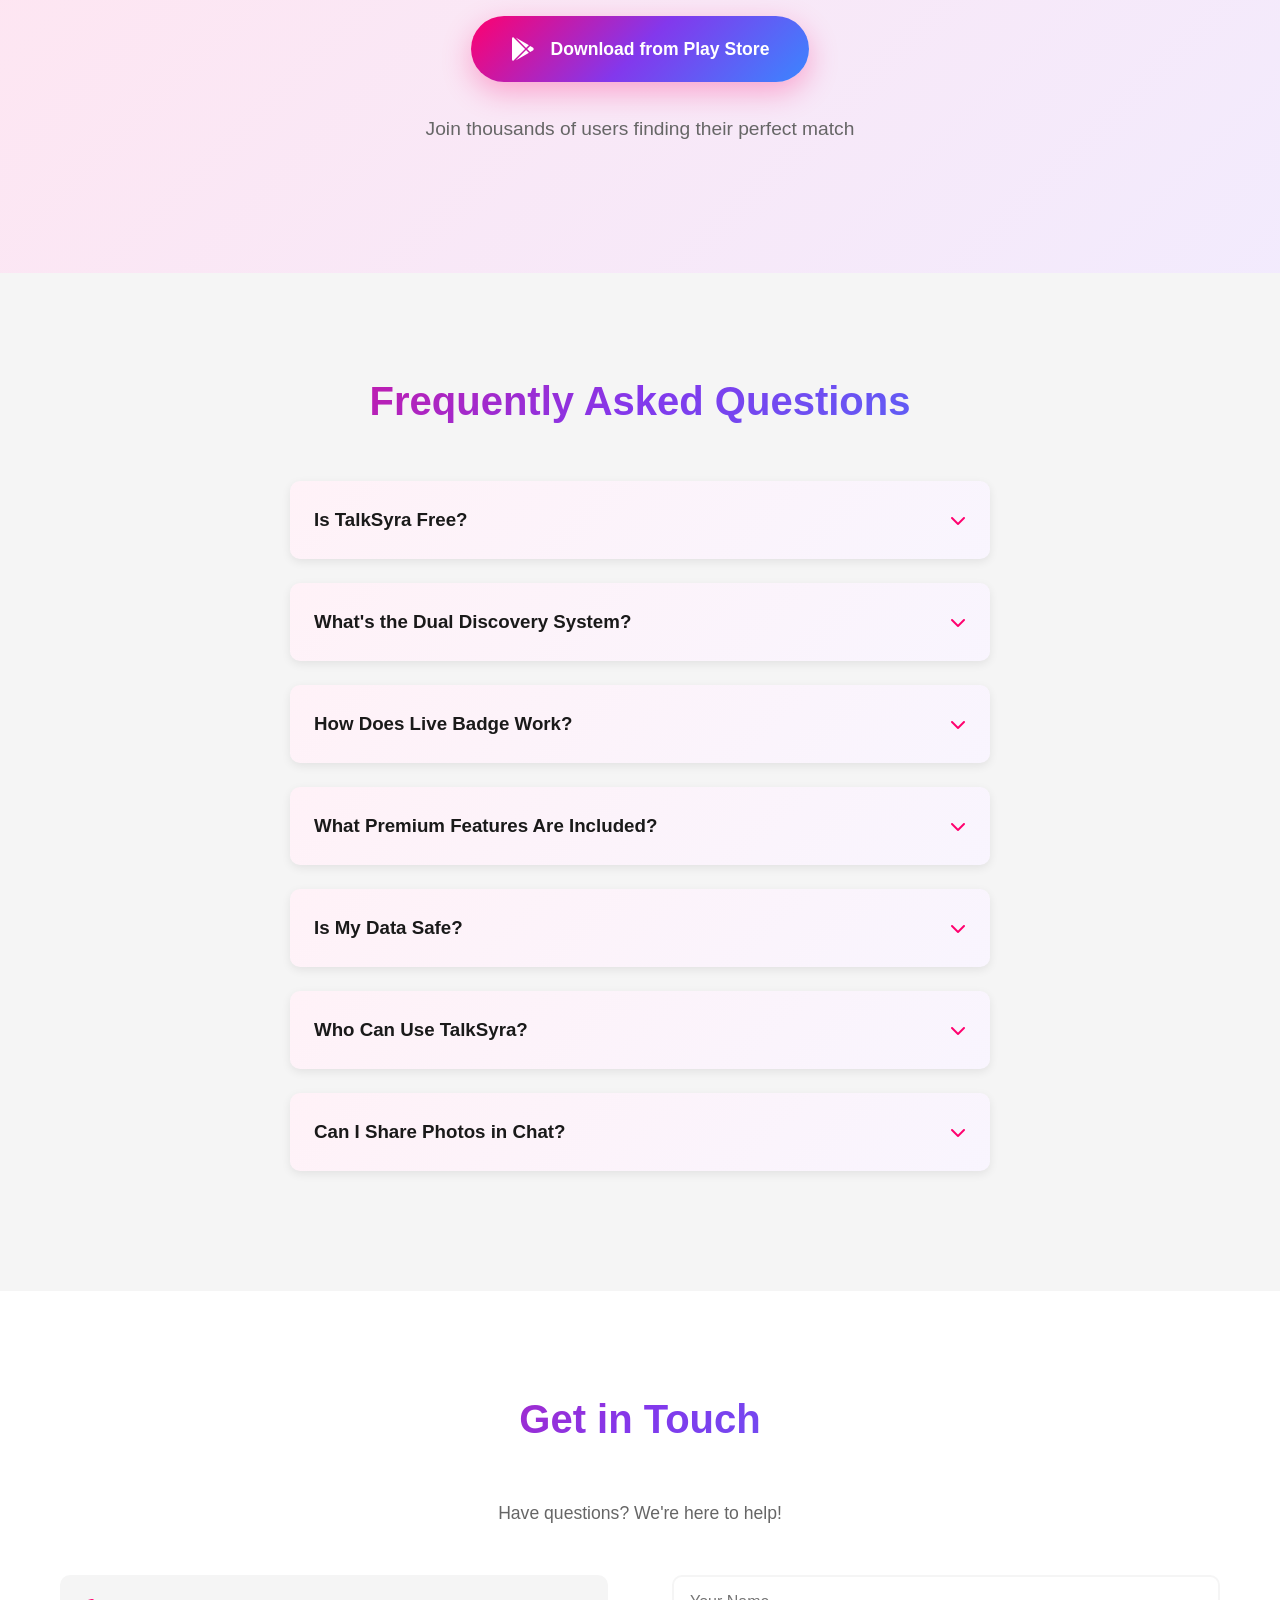
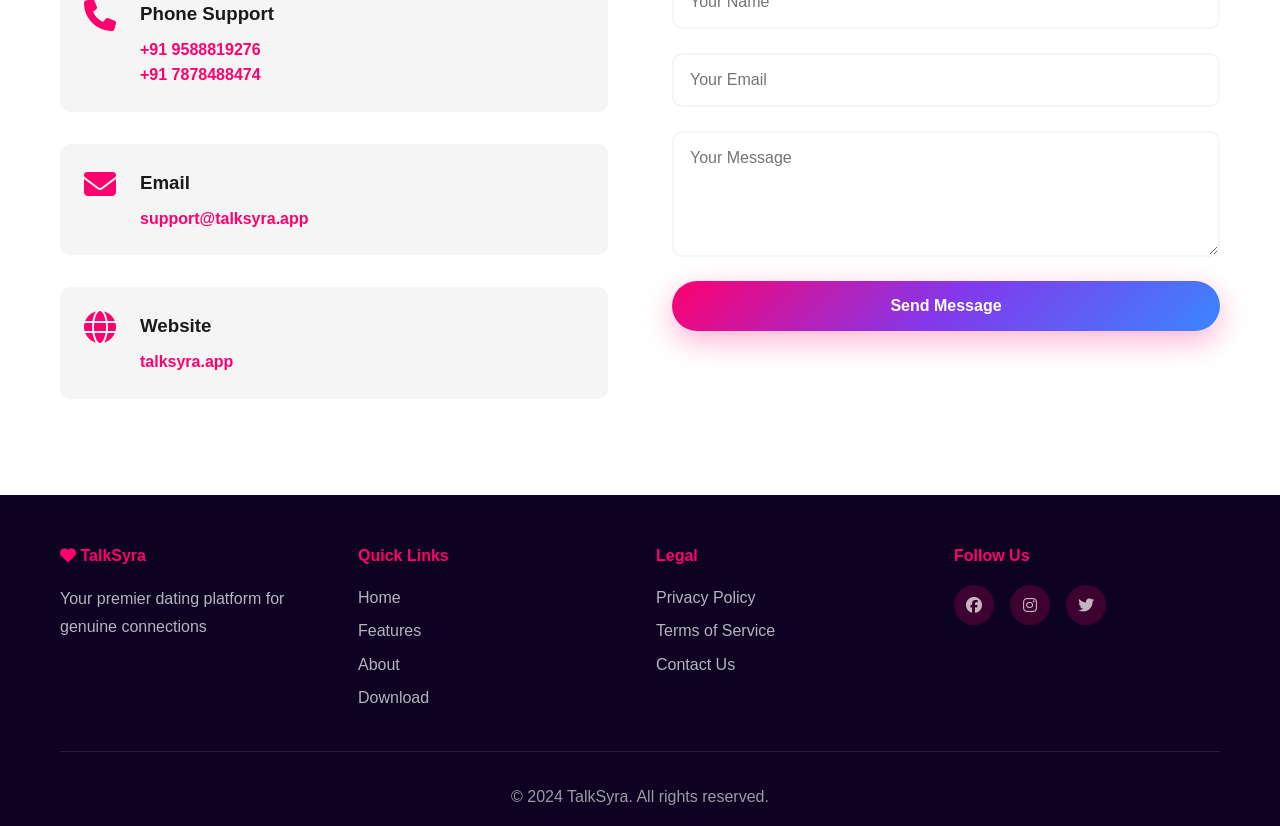
==== commit b413e048: "Enhance navigation with download button and responsive hamburger menu; update footer links for impro" ====
--- a/index.html
+++ b/index.html
@@ -23,10 +23,15 @@
                 <li><a href="#download">Download</a></li>
                 <li><a href="#contact">Contact</a></li>
             </ul>
-            <div class="hamburger">
-                <span></span>
-                <span></span>
-                <span></span>
+            <div class="header-icons">
+                <a href="https://play.google.com/store/apps/details?id=com.talksyra.app" class="download-icon-btn" title="Download TalkSyra">
+                    <i class="fas fa-download"></i>
+                </a>
+                <button class="hamburger" aria-label="Toggle menu">
+                    <span></span>
+                    <span></span>
+                    <span></span>
+                </button>
             </div>
         </div>
     </nav>
@@ -312,8 +317,8 @@
                 <div class="footer-section">
                     <h4>Legal</h4>
                     <ul>
-                        <li><a href="#privacy">Privacy Policy</a></li>
-                        <li><a href="#terms">Terms of Service</a></li>
+                        <li><a href="privacy-policy.html">Privacy Policy</a></li>
+                        <li><a href="terms-of-service.html">Terms of Service</a></li>
                         <li><a href="#contact">Contact Us</a></li>
                     </ul>
                 </div>
--- a/styles.css
+++ b/styles.css
@@ -98,6 +98,32 @@
     width: 100%;
 }
 
+.header-icons {
+    display: none;
+    align-items: center;
+    gap: 1rem;
+}
+
+.download-icon-btn {
+    background: var(--primary-color);
+    color: white;
+    border: none;
+    padding: 10px 15px;
+    border-radius: 8px;
+    cursor: pointer;
+    font-size: 1.2rem;
+    transition: all 0.3s ease;
+    display: flex;
+    align-items: center;
+    justify-content: center;
+}
+
+.download-icon-btn:hover {
+    background: #ff3385;
+    transform: scale(1.1);
+    box-shadow: 0 5px 15px rgba(255, 0, 110, 0.4);
+}
+
 .hamburger {
     display: none;
     flex-direction: column;
@@ -105,11 +131,12 @@
     padding: 8px 12px;
     border-radius: 8px;
     transition: all 0.3s ease;
-    background: transparent;
+    background: #333;
+    border: none;
 }
 
 .hamburger:hover {
-    background: rgba(131, 56, 236, 0.1);
+    background: #1a1a1a;
 }
 
 .hamburger.active {
@@ -120,7 +147,7 @@
 .hamburger span {
     width: 25px;
     height: 3px;
-    background: var(--text-dark);
+    background: white;
     margin: 5px 0;
     border-radius: 3px;
     transition: all 0.3s ease;
@@ -156,7 +183,7 @@
 .hero-content {
     width: 100%;
     max-width: 500px;
-    text-align: left;
+    text-align: center;
 }
 
 .hero-content h1 {
@@ -167,12 +194,14 @@
     -webkit-background-clip: text;
     -webkit-text-fill-color: transparent;
     background-clip: text;
+    text-align: center;
 }
 
 .hero-content p {
     font-size: 1.25rem;
     color: var(--text-light);
     margin-bottom: 2rem;
+    text-align: center;
 }
 
 .hero-buttons {
@@ -685,6 +714,10 @@
         display: none;
     }
 
+    .header-icons {
+        display: flex;
+    }
+
     .hamburger {
         display: flex;
     }
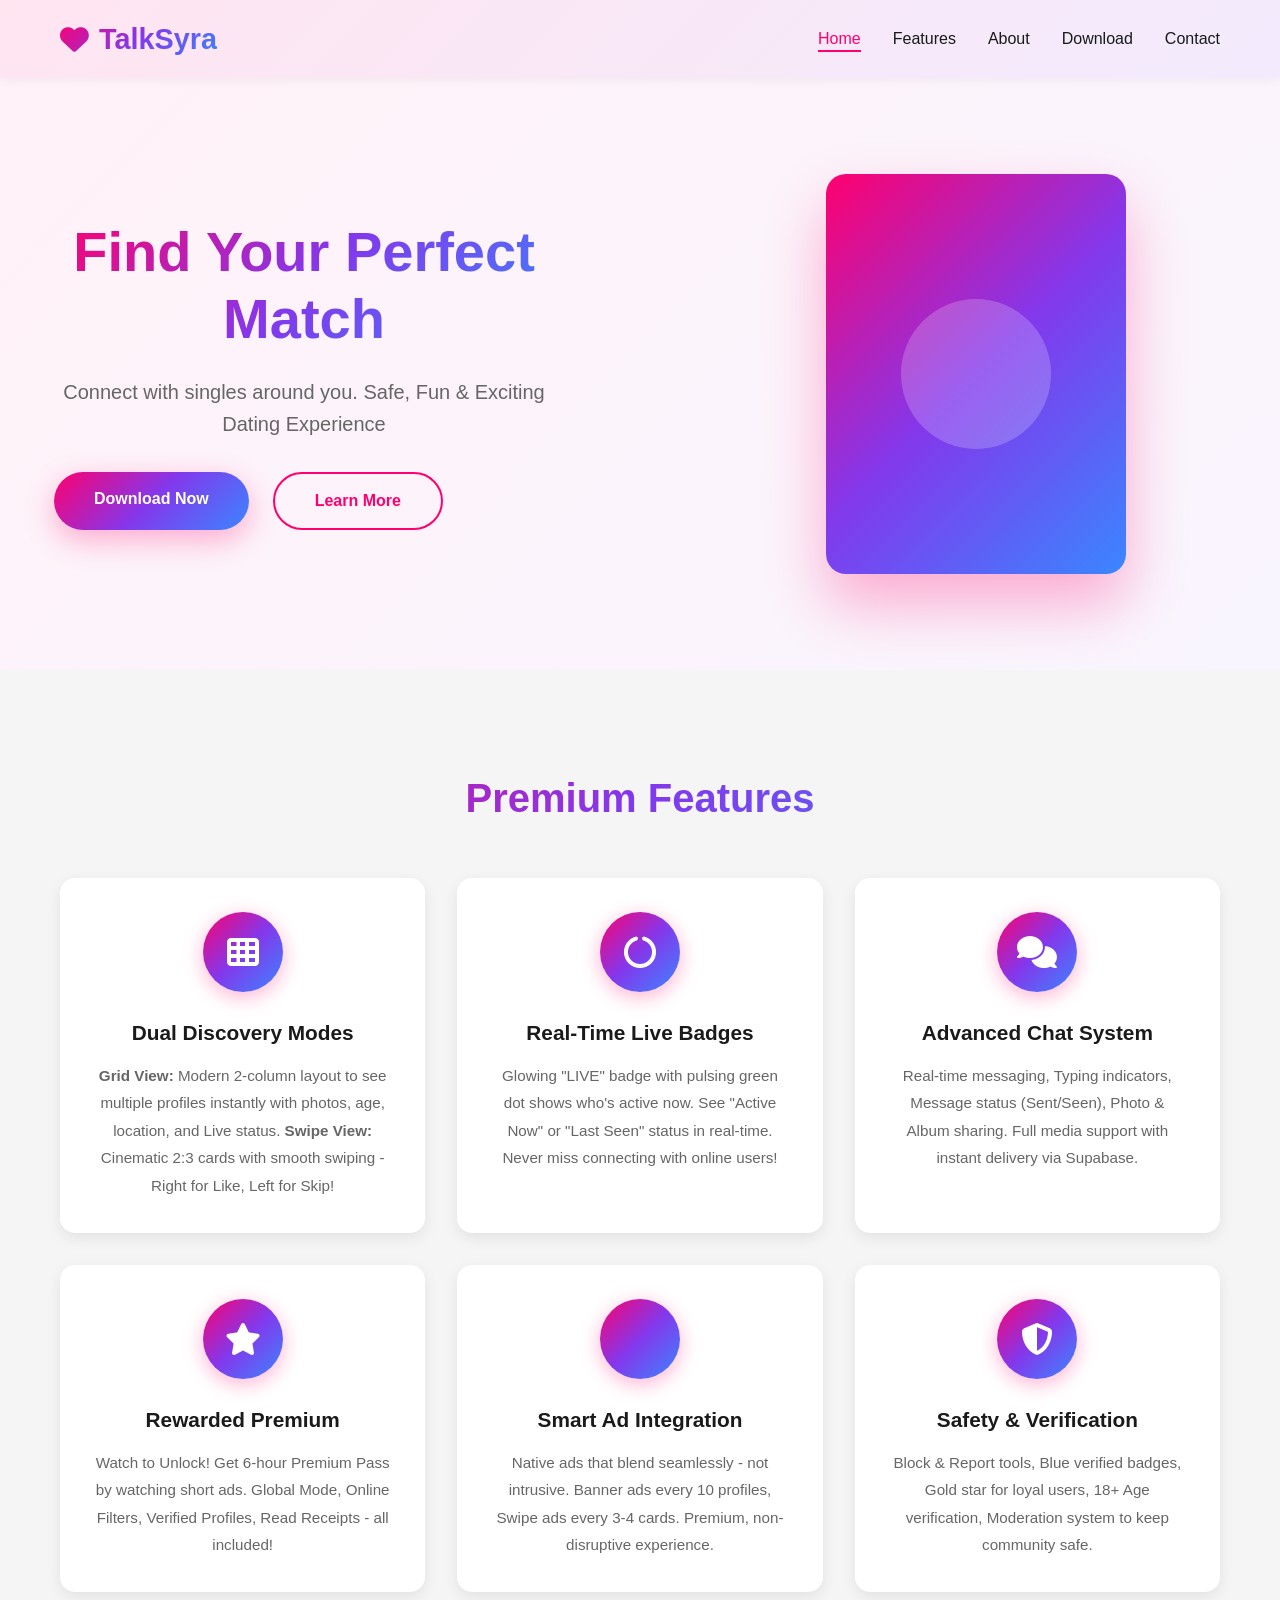
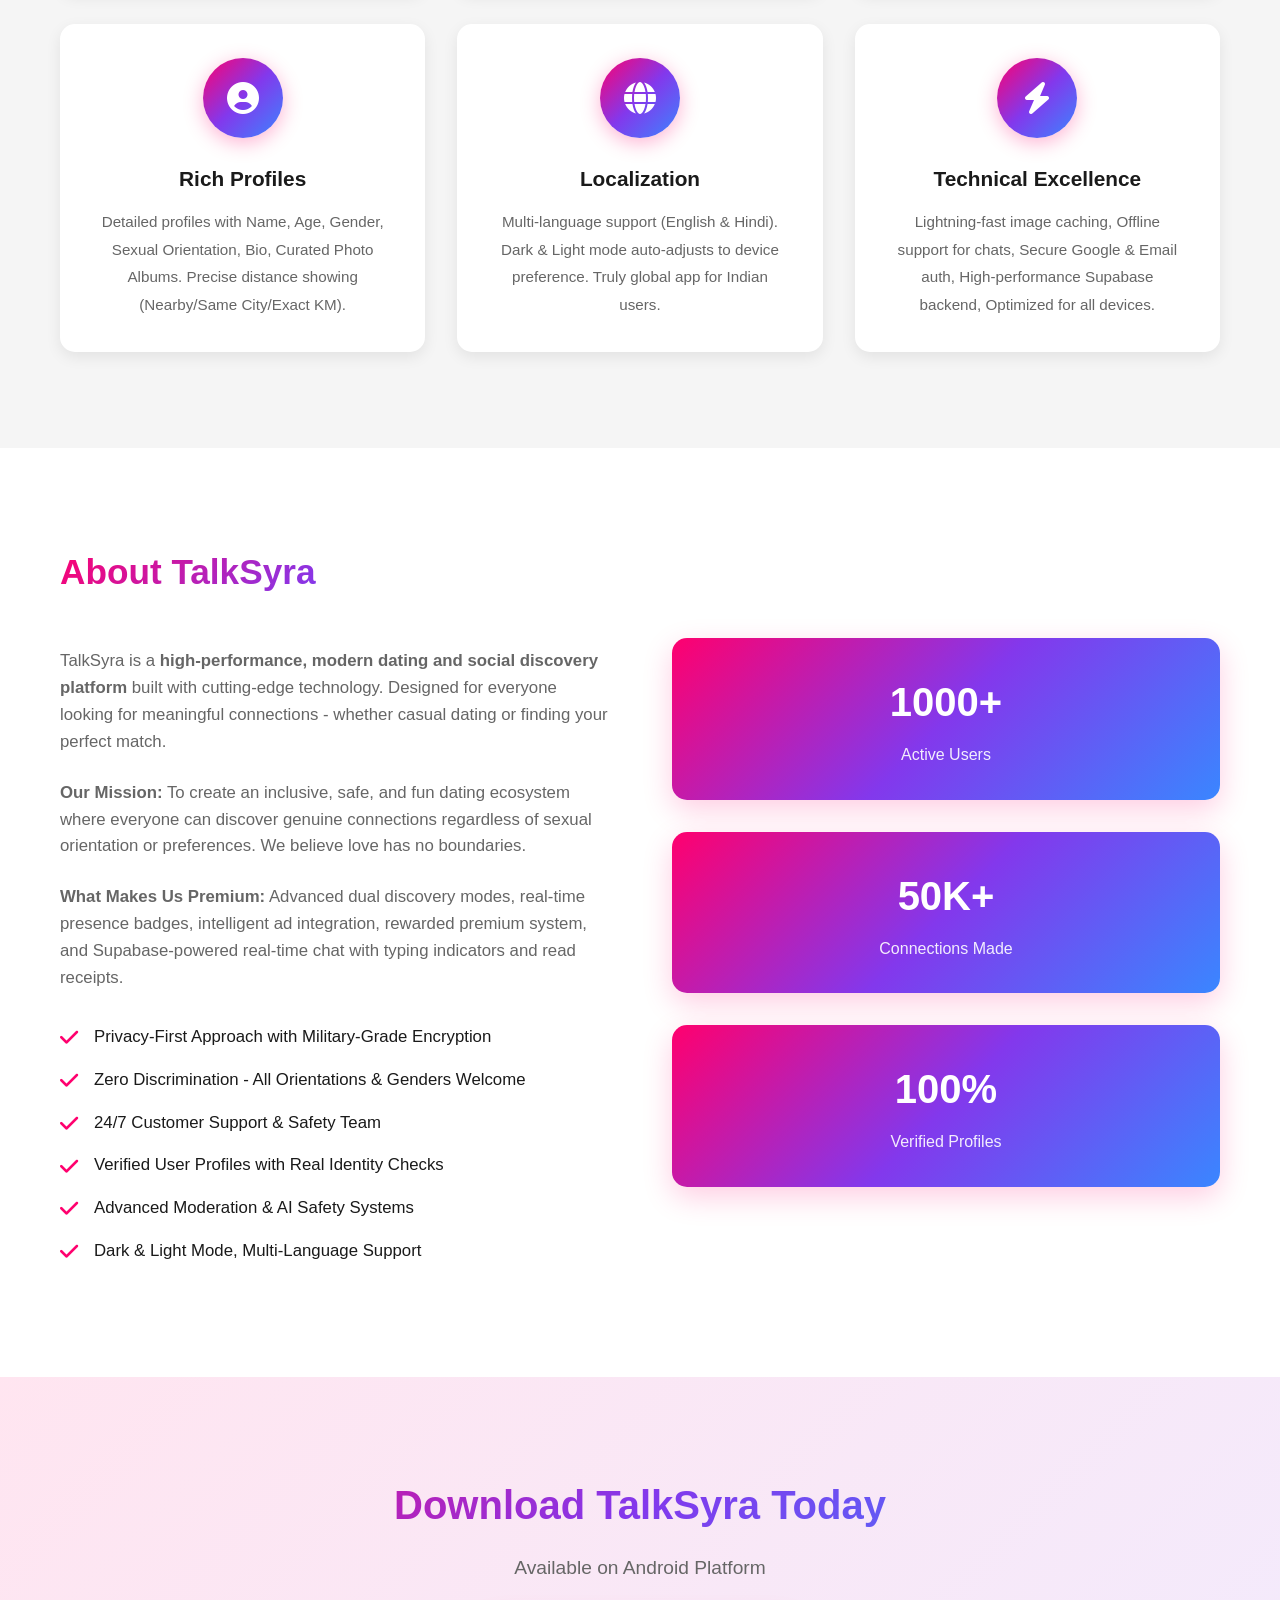
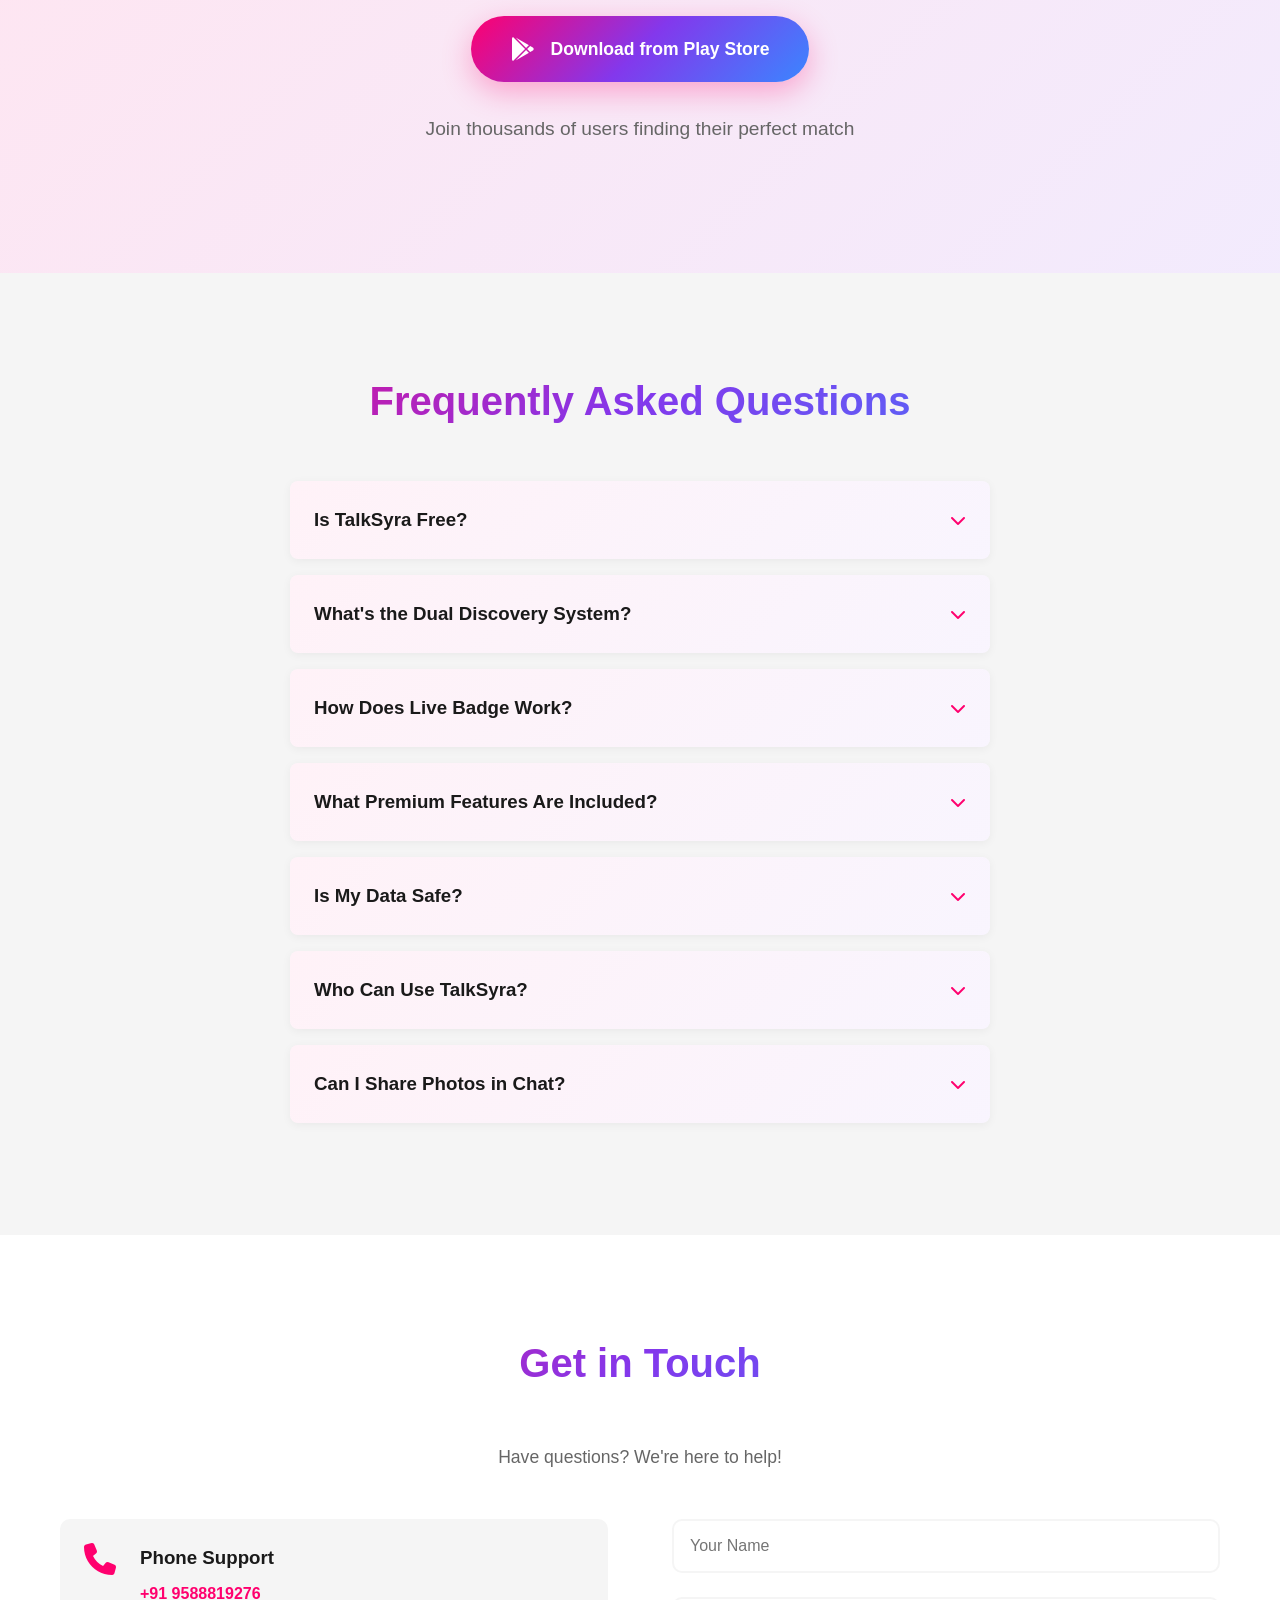
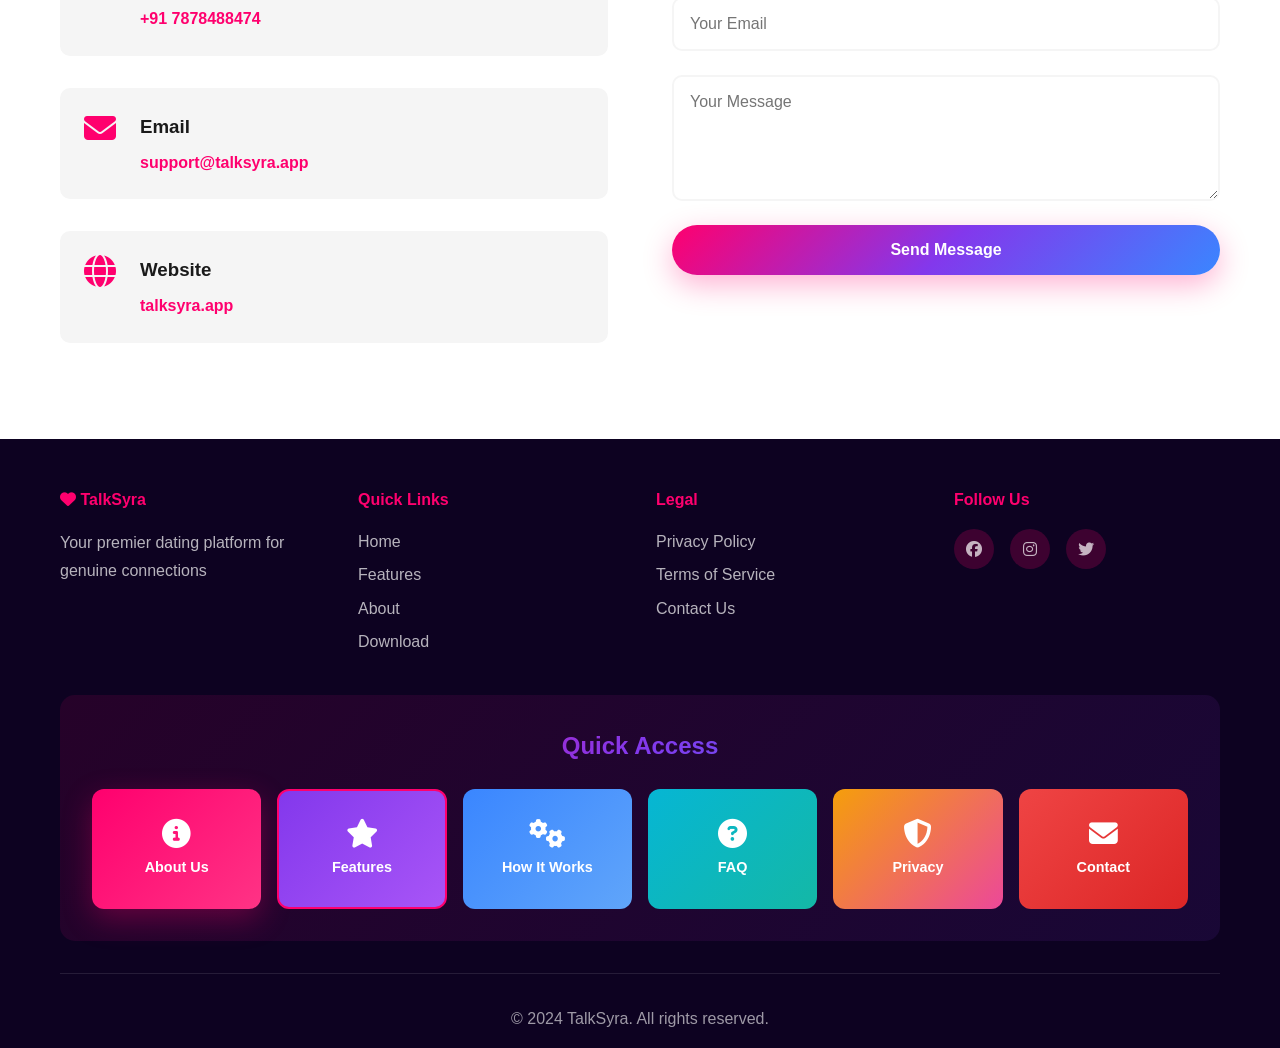
==== commit acb3d5f1: "Add new pages for About, Contact, FAQ, Features, and How It Works sections in TalkSyra website" ====
--- a/index.html
+++ b/index.html
@@ -27,11 +27,6 @@
                 <a href="https://play.google.com/store/apps/details?id=com.talksyra.app" class="download-icon-btn" title="Download TalkSyra">
                     <i class="fas fa-download"></i>
                 </a>
-                <button class="hamburger" aria-label="Toggle menu">
-                    <span></span>
-                    <span></span>
-                    <span></span>
-                </button>
             </div>
         </div>
     </nav>
@@ -331,6 +326,38 @@
                     </div>
                 </div>
             </div>
+
+            <!-- Footer Buttons Section -->
+            <div class="footer-buttons">
+                <h3>Quick Access</h3>
+                <div class="button-grid">
+                    <a href="about.html" class="footer-btn btn-primary">
+                        <i class="fas fa-info-circle"></i>
+                        <span>About Us</span>
+                    </a>
+                    <a href="features.html" class="footer-btn btn-secondary">
+                        <i class="fas fa-star"></i>
+                        <span>Features</span>
+                    </a>
+                    <a href="how-it-works.html" class="footer-btn btn-accent">
+                        <i class="fas fa-cogs"></i>
+                        <span>How It Works</span>
+                    </a>
+                    <a href="faq.html" class="footer-btn btn-success">
+                        <i class="fas fa-question-circle"></i>
+                        <span>FAQ</span>
+                    </a>
+                    <a href="privacy-policy.html" class="footer-btn btn-warning">
+                        <i class="fas fa-shield-alt"></i>
+                        <span>Privacy</span>
+                    </a>
+                    <a href="contact.html" class="footer-btn btn-danger">
+                        <i class="fas fa-envelope"></i>
+                        <span>Contact</span>
+                    </a>
+                </div>
+            </div>
+
             <div class="footer-bottom">
                 <p>&copy; 2024 TalkSyra. All rights reserved.</p>
             </div>
--- a/styles.css
+++ b/styles.css
@@ -47,6 +47,7 @@
     display: flex;
     justify-content: space-between;
     align-items: center;
+    flex-wrap: wrap;
 }
 
 .nav-logo {
@@ -697,6 +698,437 @@
     color: white;
 }
 
+/* Footer Buttons Section */
+.footer-buttons {
+    background: linear-gradient(135deg, rgba(255, 0, 110, 0.1), rgba(131, 56, 236, 0.1));
+    padding: 2rem;
+    border-radius: 15px;
+    margin-bottom: 2rem;
+}
+
+.footer-buttons h3 {
+    text-align: center;
+    color: white;
+    margin-bottom: 1.5rem;
+    font-size: 1.5rem;
+    background: var(--gradient);
+    -webkit-background-clip: text;
+    -webkit-text-fill-color: transparent;
+    background-clip: text;
+}
+
+.button-grid {
+    display: grid;
+    grid-template-columns: repeat(auto-fit, minmax(140px, 1fr));
+    gap: 1rem;
+}
+
+.footer-btn {
+    display: flex;
+    flex-direction: column;
+    align-items: center;
+    justify-content: center;
+    padding: 1.2rem;
+    border-radius: 12px;
+    text-decoration: none;
+    color: white;
+    font-weight: 600;
+    transition: all 0.3s ease;
+    gap: 0.5rem;
+    min-height: 120px;
+}
+
+.footer-btn i {
+    font-size: 1.8rem;
+}
+
+.footer-btn span {
+    font-size: 0.9rem;
+    text-align: center;
+}
+
+.footer-btn:hover {
+    transform: translateY(-8px);
+    box-shadow: 0 12px 30px rgba(255, 0, 110, 0.3);
+}
+
+.btn-primary.footer-btn {
+    background: linear-gradient(135deg, #ff006e, #ff3385);
+}
+
+.btn-secondary.footer-btn {
+    background: linear-gradient(135deg, #8338ec, #a855f7);
+}
+
+.btn-accent.footer-btn {
+    background: linear-gradient(135deg, #3a86ff, #60a5fa);
+}
+
+.btn-success.footer-btn {
+    background: linear-gradient(135deg, #06b6d4, #14b8a6);
+}
+
+.btn-warning.footer-btn {
+    background: linear-gradient(135deg, #f59e0b, #ec4899);
+}
+
+.btn-danger.footer-btn {
+    background: linear-gradient(135deg, #ef4444, #dc2626);
+}
+
+/* Page Content Styling */
+.page-content {
+    padding: 3rem 0;
+    min-height: 70vh;
+}
+
+.breadcrumb {
+    color: var(--text-light);
+    margin-bottom: 2rem;
+    font-size: 0.9rem;
+}
+
+.breadcrumb a {
+    color: var(--primary-color);
+    text-decoration: none;
+}
+
+.page-header {
+    text-align: center;
+    margin-bottom: 3rem;
+}
+
+.page-header h1 {
+    font-size: 2.8rem;
+    background: var(--gradient);
+    -webkit-background-clip: text;
+    -webkit-text-fill-color: transparent;
+    background-clip: text;
+    margin-bottom: 0.5rem;
+}
+
+.page-header p {
+    color: var(--text-light);
+    font-size: 1.2rem;
+}
+
+.about-main {
+    max-width: 900px;
+    margin: 0 auto;
+}
+
+.about-intro, .features-highlight, .stats-section, .team-section, .cta-section {
+    margin-bottom: 3rem;
+}
+
+.about-intro h2, .features-highlight h2, .stats-section h2, .team-section h2, .cta-section h2 {
+    font-size: 2rem;
+    background: var(--gradient);
+    -webkit-background-clip: text;
+    -webkit-text-fill-color: transparent;
+    background-clip: text;
+    margin-bottom: 1.5rem;
+}
+
+.about-intro p {
+    color: var(--text-light);
+    line-height: 1.8;
+    margin-bottom: 1rem;
+    font-size: 1.05rem;
+}
+
+.highlight-grid {
+    display: grid;
+    grid-template-columns: repeat(auto-fit, minmax(250px, 1fr));
+    gap: 1.5rem;
+}
+
+.highlight-card {
+    background: white;
+    padding: 1.5rem;
+    border-radius: 12px;
+    text-align: center;
+    box-shadow: 0 5px 15px rgba(0, 0, 0, 0.08);
+    transition: all 0.3s ease;
+    border: 2px solid transparent;
+}
+
+.highlight-card:hover {
+    transform: translateY(-8px);
+    box-shadow: 0 15px 40px rgba(255, 0, 110, 0.2);
+    border-color: var(--primary-color);
+}
+
+.highlight-card i {
+    font-size: 2.5rem;
+    color: var(--primary-color);
+    margin-bottom: 1rem;
+}
+
+.highlight-card h3 {
+    font-size: 1.2rem;
+    margin-bottom: 0.5rem;
+    color: var(--text-dark);
+}
+
+.highlight-card p {
+    color: var(--text-light);
+    font-size: 0.95rem;
+}
+
+.stats-grid {
+    display: grid;
+    grid-template-columns: repeat(auto-fit, minmax(150px, 1fr));
+    gap: 1.5rem;
+}
+
+.stat-item {
+    background: var(--gradient);
+    padding: 2rem;
+    border-radius: 12px;
+    color: white;
+    text-align: center;
+    box-shadow: 0 10px 30px rgba(255, 0, 110, 0.2);
+}
+
+.stat-item h4 {
+    font-size: 2.5rem;
+    margin-bottom: 0.5rem;
+}
+
+.stat-item p {
+    color: rgba(255, 255, 255, 0.9);
+}
+
+.values-list {
+    display: grid;
+    grid-template-columns: repeat(auto-fit, minmax(250px, 1fr));
+    gap: 2rem;
+}
+
+.value-item {
+    display: flex;
+    gap: 1.5rem;
+}
+
+.value-item i {
+    font-size: 1.8rem;
+    color: var(--primary-color);
+    flex-shrink: 0;
+    margin-top: 0.3rem;
+}
+
+.value-item h3 {
+    font-size: 1.2rem;
+    margin-bottom: 0.5rem;
+    color: var(--text-dark);
+}
+
+.value-item p {
+    color: var(--text-light);
+    line-height: 1.6;
+}
+
+.cta-section {
+    text-align: center;
+    background: linear-gradient(135deg, rgba(255, 0, 110, 0.1), rgba(131, 56, 236, 0.1));
+    padding: 2rem;
+    border-radius: 15px;
+}
+
+.cta-section p {
+    color: var(--text-light);
+    margin-bottom: 1.5rem;
+    font-size: 1.1rem;
+}
+
+/* Steps and Accordion Styling */
+.steps-container {
+    display: grid;
+    grid-template-columns: repeat(auto-fit, minmax(200px, 1fr));
+    gap: 1.5rem;
+    margin-bottom: 2rem;
+}
+
+.step {
+    background: white;
+    padding: 1.5rem;
+    border-radius: 12px;
+    text-align: center;
+    box-shadow: 0 5px 15px rgba(0, 0, 0, 0.08);
+    transition: all 0.3s ease;
+    position: relative;
+}
+
+.step:hover {
+    transform: translateY(-8px);
+    box-shadow: 0 15px 40px rgba(255, 0, 110, 0.2);
+}
+
+.step-number {
+    width: 50px;
+    height: 50px;
+    background: var(--gradient);
+    color: white;
+    border-radius: 50%;
+    display: flex;
+    align-items: center;
+    justify-content: center;
+    font-size: 1.8rem;
+    font-weight: bold;
+    margin: 0 auto 1rem;
+}
+
+.step h3 {
+    color: var(--text-dark);
+    margin-bottom: 0.8rem;
+}
+
+.step p {
+    color: var(--text-light);
+    font-size: 0.95rem;
+    line-height: 1.6;
+}
+
+.tips-grid {
+    display: grid;
+    grid-template-columns: repeat(auto-fit, minmax(200px, 1fr));
+    gap: 1.5rem;
+}
+
+.tip-card {
+    background: white;
+    padding: 1.5rem;
+    border-radius: 12px;
+    text-align: center;
+    box-shadow: 0 5px 15px rgba(0, 0, 0, 0.08);
+    border-left: 4px solid var(--primary-color);
+}
+
+.tip-card i {
+    font-size: 2rem;
+    color: var(--primary-color);
+    margin-bottom: 1rem;
+}
+
+.tip-card h4 {
+    color: var(--text-dark);
+    margin-bottom: 0.5rem;
+}
+
+.tip-card p {
+    color: var(--text-light);
+    font-size: 0.95rem;
+}
+
+.faq-accordion {
+    max-width: 600px;
+    margin: 0 auto 2rem;
+}
+
+.faq-item {
+    background: white;
+    margin-bottom: 1rem;
+    border-radius: 8px;
+    box-shadow: 0 2px 10px rgba(0, 0, 0, 0.05);
+    overflow: hidden;
+}
+
+.faq-item h4 {
+    padding: 1.2rem;
+    background: linear-gradient(135deg, rgba(255, 0, 110, 0.1), rgba(131, 56, 236, 0.1));
+    color: var(--text-dark);
+    cursor: pointer;
+    display: flex;
+    align-items: center;
+    gap: 0.8rem;
+    margin: 0;
+    transition: all 0.3s ease;
+}
+
+.faq-item h4:hover {
+    background: linear-gradient(135deg, rgba(255, 0, 110, 0.2), rgba(131, 56, 236, 0.2));
+}
+
+.faq-item h4 i {
+    color: var(--primary-color);
+}
+
+.faq-item p {
+    padding: 1rem 1.2rem;
+    color: var(--text-light);
+    margin: 0;
+    line-height: 1.6;
+}
+
+.feature-detail-item {
+    background: white;
+    padding: 2rem;
+    margin-bottom: 1.5rem;
+    border-radius: 12px;
+    box-shadow: 0 5px 15px rgba(0, 0, 0, 0.08);
+    border-left: 4px solid var(--primary-color);
+}
+
+.feature-detail-item i {
+    font-size: 2rem;
+    color: var(--primary-color);
+    margin-bottom: 0.8rem;
+}
+
+.feature-detail-item h3 {
+    color: var(--text-dark);
+    margin-bottom: 0.8rem;
+    font-size: 1.3rem;
+}
+
+.feature-detail-item p {
+    color: var(--text-light);
+    line-height: 1.6;
+}
+
+.comparison-table {
+    width: 100%;
+    border-collapse: collapse;
+    margin-top: 1.5rem;
+    background: white;
+    border-radius: 8px;
+    overflow: hidden;
+    box-shadow: 0 5px 15px rgba(0, 0, 0, 0.08);
+}
+
+.comparison-table thead {
+    background: var(--gradient);
+    color: white;
+}
+
+.comparison-table th {
+    padding: 1rem;
+    text-align: left;
+    font-weight: 600;
+}
+
+.comparison-table td {
+    padding: 1rem;
+    border-bottom: 1px solid rgba(0, 0, 0, 0.05);
+}
+
+.comparison-table tbody tr:hover {
+    background: rgba(255, 0, 110, 0.05);
+}
+
+.comparison-table i {
+    font-size: 1.2rem;
+}
+
+.comparison-table .fa-check {
+    color: #10b981;
+}
+
+.comparison-table .fa-times {
+    color: #ef4444;
+}
+
 .footer-bottom {
     text-align: center;
     padding-top: 2rem;
@@ -710,16 +1142,63 @@
         padding: 0 15px;
     }
 
+    .navbar .container {
+        flex-wrap: wrap;
+        justify-content: center;
+        gap: 0.5rem;
+    }
+
     .nav-menu {
+        display: flex !important;
+        width: 100%;
+        flex-direction: row;
+        justify-content: center;
+        flex-wrap: wrap;
+        gap: 0.5rem;
+        position: relative;
+        top: 0;
+        left: 0;
+        right: 0;
+        background: transparent !important;
+        padding: 0.5rem 0 !important;
+        order: 3;
+    }
+
+    .nav-menu li {
+        flex-shrink: 0;
+    }
+
+    .nav-menu a {
+        display: inline-block;
+        padding: 0.6rem 1rem;
+        border-radius: 8px;
+        background: linear-gradient(135deg, #ff006e, #8338ec);
+        color: white !important;
+        font-weight: 600;
+        font-size: 0.9rem;
+        transition: all 0.3s ease;
+    }
+
+    .nav-menu a:hover {
+        color: white;
+        transform: scale(1.05);
+        box-shadow: 0 5px 15px rgba(255, 0, 110, 0.3);
+    }
+
+    .nav-menu a::after {
         display: none;
     }
 
     .header-icons {
-        display: flex;
+        display: none !important;
     }
 
     .hamburger {
-        display: flex;
+        display: none !important;
+    }
+
+    .download-icon-btn {
+        display: none !important;
     }
 
     /* Center all section headings on tablet */
@@ -869,6 +1348,20 @@
         font-size: 1.3rem;
     }
 
+    .nav-menu {
+        gap: 0.3rem;
+    }
+
+    .nav-menu a {
+        padding: 0.5rem 0.8rem;
+        font-size: 0.8rem;
+    }
+
+    .download-icon-btn {
+        padding: 8px 12px;
+        font-size: 1rem;
+    }
+
     /* Center all content on small mobile */
     .hero-content h1 {
         font-size: 1.5rem;
